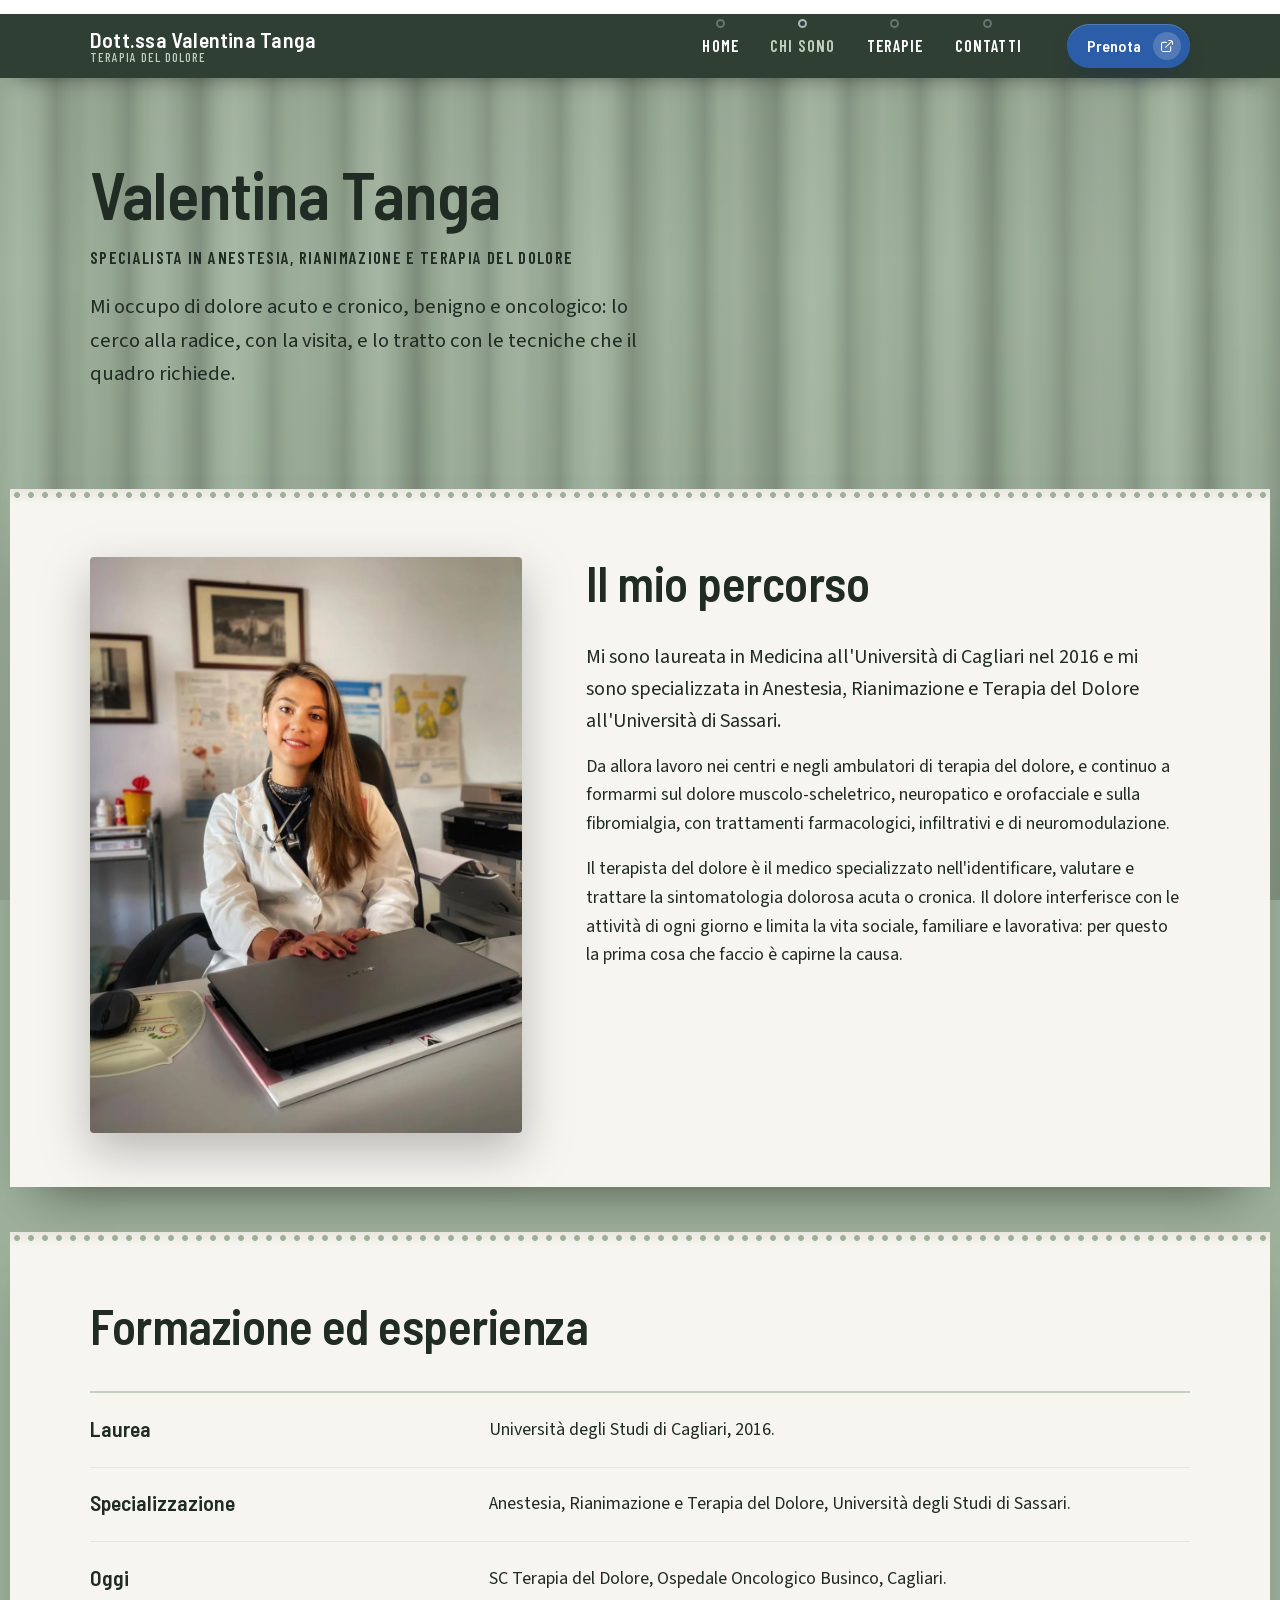
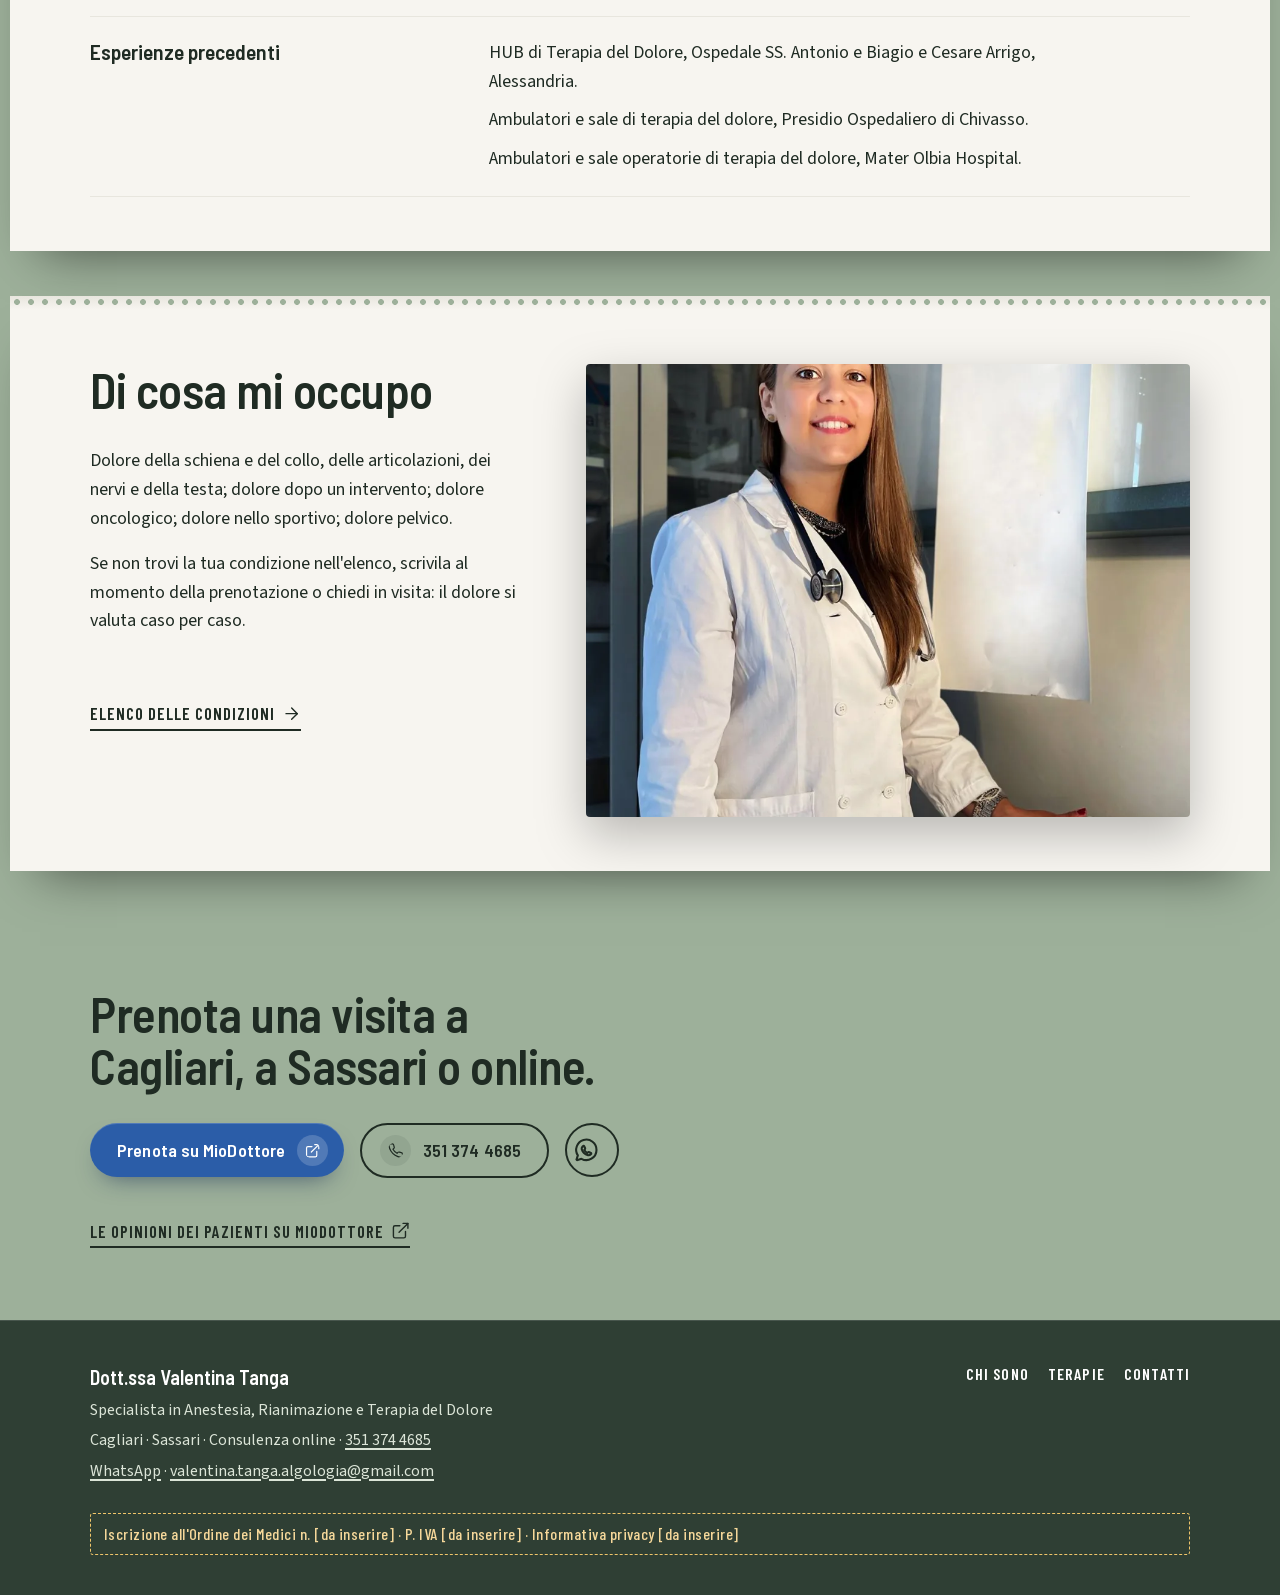
==== chi-sono.html @ 30f6e53b "Sito vetrina della Dott.ssa Valentina Tanga Home, Chi sono, Terapie e Dove e contatti in HTML e CSS " ====
<!doctype html>
<html lang="it">
<head>
  <meta charset="utf-8">
  <meta name="viewport" content="width=device-width, initial-scale=1">
  <title>Chi sono · Dott.ssa Valentina Tanga</title>
  <meta name="description" content="Dott.ssa Valentina Tanga, specialista in Anestesia, Rianimazione e Terapia del Dolore: formazione, esperienza ospedaliera e aree di competenza.">
  <meta name="theme-color" content="#2f3f34">
  <link rel="preload" href="fonts/barlow-semi-condensed-600.woff2" as="font" type="font/woff2" crossorigin>
  <link rel="preload" href="fonts/source-sans-3-400.woff2" as="font" type="font/woff2" crossorigin>
  <link rel="stylesheet" href="fonts/fonts.css?v=1">
  <link rel="stylesheet" href="styles.css?v=21">
</head>
<body>

<svg width="0" height="0" aria-hidden="true" focusable="false" style="position:absolute">
  <defs>
    <symbol id="i-phone" viewBox="0 0 24 24" fill="none" stroke="currentColor" stroke-width="1.75" stroke-linecap="round" stroke-linejoin="round"><path d="M22 16.9v3a2 2 0 0 1-2.2 2 19.8 19.8 0 0 1-8.6-3.1 19.5 19.5 0 0 1-6-6A19.8 19.8 0 0 1 2.1 4.2 2 2 0 0 1 4.1 2h3a2 2 0 0 1 2 1.7c.1 1 .4 1.9.7 2.8a2 2 0 0 1-.5 2.1L8 9.9a16 16 0 0 0 6 6l1.3-1.3a2 2 0 0 1 2.1-.5c.9.3 1.8.6 2.8.7a2 2 0 0 1 1.7 2z"/></symbol>
    <symbol id="i-pin" viewBox="0 0 24 24" fill="none" stroke="currentColor" stroke-width="1.75" stroke-linecap="round" stroke-linejoin="round"><path d="M21 10c0 7-9 13-9 13s-9-6-9-13a9 9 0 0 1 18 0z"/><circle cx="12" cy="10" r="3"/></symbol>
    <symbol id="i-video" viewBox="0 0 24 24" fill="none" stroke="currentColor" stroke-width="1.75" stroke-linecap="round" stroke-linejoin="round"><path d="M23 7l-7 5 7 5V7z"/><rect x="1" y="5" width="15" height="14" rx="2"/></symbol>
    <symbol id="i-ext" viewBox="0 0 24 24" fill="none" stroke="currentColor" stroke-width="1.75" stroke-linecap="round" stroke-linejoin="round"><path d="M18 13v6a2 2 0 0 1-2 2H5a2 2 0 0 1-2-2V8a2 2 0 0 1 2-2h6"/><path d="M15 3h6v6"/><path d="M10 14 21 3"/></symbol>
    <symbol id="i-arrow" viewBox="0 0 24 24" fill="none" stroke="currentColor" stroke-width="1.75" stroke-linecap="round" stroke-linejoin="round"><path d="M5 12h14"/><path d="m12 5 7 7-7 7"/></symbol>
    <symbol id="i-whatsapp" viewBox="0 0 24 24" fill="none" stroke="currentColor" stroke-width="1.75" stroke-linecap="round" stroke-linejoin="round"><path d="M20.5 11.7a8.5 8.5 0 0 1-12.6 7.4L3.5 20.5l1.4-4.3a8.5 8.5 0 1 1 15.6-4.5z"/><path d="M9.2 8.6c.3-.5.8-.4 1 0l.8 1.7c.1.3 0 .5-.2.7l-.5.6a5.6 5.6 0 0 0 2.5 2.5l.6-.5c.2-.2.5-.3.7-.2l1.7.8c.4.2.5.7 0 1-.7.7-1.5 1-2.4.8-2.6-.6-4.6-2.6-5.3-5.1-.1-.8.2-1.6.9-2.3z"/></symbol>
    <symbol id="i-chat" viewBox="0 0 24 24" fill="none" stroke="currentColor" stroke-width="1.75" stroke-linecap="round" stroke-linejoin="round"><path d="M21 11.5a8.4 8.4 0 0 1-12.5 7.3L3 20.5l1.7-5.3A8.4 8.4 0 1 1 21 11.5z"/></symbol>
    <symbol id="i-mail" viewBox="0 0 24 24" fill="none" stroke="currentColor" stroke-width="1.75" stroke-linecap="round" stroke-linejoin="round"><rect x="3" y="5" width="18" height="14" rx="2"/><path d="m3 7 9 6 9-6"/></symbol>
    <symbol id="i-check" viewBox="0 0 24 24" fill="none" stroke="currentColor" stroke-width="2" stroke-linecap="round" stroke-linejoin="round"><path d="M20 6 9 17l-5-5"/></symbol>
  </defs>
</svg>

<header class="rail">
  <div class="rail-inner">
    <a class="brand" href="index.html" aria-label="Dott.ssa Valentina Tanga, home">
      <span class="brand-name">Dott.ssa Valentina Tanga</span>
      <span class="brand-role">Terapia del dolore</span>
    </a>
    <nav class="nav" aria-label="Sezioni del sito">
      <a href="index.html">Home</a>
      <a href="chi-sono.html" aria-current="page">Chi sono</a>
      <a href="terapie.html">Terapie</a>
      <a href="contatti.html">Contatti</a>
    </nav>
    <a class="btn btn-primary btn-small" href="https://www.miodottore.it/profilo/valentina-tanga" rel="noopener">Prenota<span class="visually-hidden"> su MioDottore (si apre in una nuova pagina)</span><svg class="icon" aria-hidden="true"><use href="#i-ext"/></svg></a>
  </div>
</header>

<main>
  <section class="page-head" aria-labelledby="titolo">
    <div class="bay-inner">
      <h1 id="titolo">Valentina Tanga</h1>
      <p class="byline">Specialista in Anestesia, Rianimazione e Terapia del Dolore</p>
      <p class="lead">Mi occupo di dolore acuto e cronico, benigno e oncologico: lo cerco alla radice, con la visita, e lo tratto con le tecniche che il quadro richiede.</p>
    </div>
  </section>

  <section class="sheet" aria-labelledby="percorso">
    <div class="bay-inner two-col">
      <figure class="portrait">
        <img src="images/valentina-studio.webp" width="1000" height="1334" alt="La dottoressa Valentina Tanga seduta alla scrivania del suo studio, in camice bianco con lo stetoscopio al collo" fetchpriority="high">
      </figure>
      <div class="stack">
        <h2 id="percorso">Il mio percorso</h2>
        <div class="prose">
          <p class="lead">Mi sono laureata in Medicina all'Università di Cagliari nel 2016 e mi sono specializzata in Anestesia, Rianimazione e Terapia del Dolore all'Università di Sassari.</p>
          <p>Da allora lavoro nei centri e negli ambulatori di terapia del dolore, e continuo a formarmi sul dolore muscolo-scheletrico, neuropatico e orofacciale e sulla fibromialgia, con trattamenti farmacologici, infiltrativi e di neuromodulazione.</p>
          <p>Il terapista del dolore è il medico specializzato nell'identificare, valutare e trattare la sintomatologia dolorosa acuta o cronica. Il dolore interferisce con le attività di ogni giorno e limita la vita sociale, familiare e lavorativa: per questo la prima cosa che faccio è capirne la causa.</p>
        </div>
      </div>
    </div>
  </section>

  <section class="sheet" aria-labelledby="esperienza">
    <div class="bay-inner">
      <h2 id="esperienza">Formazione ed esperienza</h2>
      <dl class="rows">
        <div><dt>Laurea</dt><dd>Università degli Studi di Cagliari, 2016.</dd></div>
        <div><dt>Specializzazione</dt><dd>Anestesia, Rianimazione e Terapia del Dolore, Università degli Studi di Sassari.</dd></div>
        <div><dt>Oggi</dt><dd>SC Terapia del Dolore, Ospedale Oncologico Businco, Cagliari.</dd></div>
        <div><dt>Esperienze precedenti</dt><dd>
          <p>HUB di Terapia del Dolore, Ospedale SS. Antonio e Biagio e Cesare Arrigo, Alessandria.</p>
          <p>Ambulatori e sale di terapia del dolore, Presidio Ospedaliero di Chivasso.</p>
          <p>Ambulatori e sale operatorie di terapia del dolore, Mater Olbia Hospital.</p>
        </dd></div>
      </dl>
    </div>
  </section>

  <section class="sheet" aria-labelledby="aree">
    <div class="bay-inner two-col">
      <div class="stack">
        <h2 id="aree">Di cosa mi occupo</h2>
        <div class="prose">
          <p>Dolore della schiena e del collo, delle articolazioni, dei nervi e della testa; dolore dopo un intervento; dolore oncologico; dolore nello sportivo; dolore pelvico.</p>
          <p>Se non trovi la tua condizione nell'elenco, scrivila al momento della prenotazione o chiedi in visita: il dolore si valuta caso per caso.</p>
        </div>
        <div class="actions"><a class="text-link" href="terapie.html#condizioni">Elenco delle condizioni<svg class="icon" aria-hidden="true"><use href="#i-arrow"/></svg></a></div>
      </div>
      <figure class="portrait crop">
        <img src="images/valentina-lettino.webp" width="1000" height="1335" alt="La dottoressa Valentina Tanga in piedi accanto al lettino da visita, in camice bianco" loading="lazy">
      </figure>
    </div>
  </section>

  <section class="bay bay-on-green close-bay" aria-labelledby="prenota">
    <div class="bay-inner">
      <h2 id="prenota">Prenota una visita a Cagliari, a Sassari o online.</h2>
      <div class="actions">
        <a class="btn btn-primary" href="https://www.miodottore.it/profilo/valentina-tanga" rel="noopener">Prenota su MioDottore<span class="visually-hidden"> (si apre in una nuova pagina)</span><svg class="icon" aria-hidden="true"><use href="#i-ext"/></svg></a>
        <a class="btn btn-ghost" href="tel:+393513744685"><svg class="icon" aria-hidden="true"><use href="#i-phone"/></svg>351 374 4685</a><a class="btn btn-ghost btn-icon" href="https://wa.me/393513744685" rel="noopener" aria-label="Scrivi su WhatsApp (si apre in una nuova pagina)"><svg class="icon" aria-hidden="true"><use href="#i-whatsapp"/></svg></a>
      </div>
      <p class="reviews"><a class="text-link" href="https://www.miodottore.it/profilo/valentina-tanga#opinioni" rel="noopener">Le opinioni dei pazienti su MioDottore<svg class="icon" aria-hidden="true"><use href="#i-ext"/></svg></a></p>
    </div>
  </section>
</main>

<footer class="foot">
  <div class="bay-inner">
    <div>
      <div class="foot-name">Dott.ssa Valentina Tanga</div>
      <p>Specialista in Anestesia, Rianimazione e Terapia del Dolore</p>
      <p>Cagliari · Sassari · Consulenza online · <a href="tel:+393513744685">351 374 4685</a></p>
      <p><a href="https://wa.me/393513744685" rel="noopener">WhatsApp</a> · <a href="mailto:valentina.tanga.algologia@gmail.com">valentina.tanga.algologia@gmail.com</a></p>
    </div>
    <nav class="foot-nav" aria-label="Sezioni del sito, piè di pagina">
      <a href="chi-sono.html">Chi sono</a>
      <a href="terapie.html">Terapie</a>
      <a href="contatti.html">Contatti</a>
    </nav>
    <p class="pending">Iscrizione all'Ordine dei Medici n. [da inserire] · P. IVA [da inserire] · Informativa privacy [da inserire]</p>
  </div>
</footer>

<div class="action-bar" aria-label="Azioni rapide">
  <a class="btn btn-ghost" href="tel:+393513744685"><svg class="icon" aria-hidden="true"><use href="#i-phone"/></svg>351 374 4685</a>
  <a class="btn btn-ghost btn-icon" href="https://wa.me/393513744685" rel="noopener" aria-label="Scrivi su WhatsApp (si apre in una nuova pagina)"><svg class="icon" aria-hidden="true"><use href="#i-whatsapp"/></svg></a>
  <a class="btn btn-primary" href="https://www.miodottore.it/profilo/valentina-tanga" rel="noopener">Prenota<svg class="icon" aria-hidden="true"><use href="#i-ext"/></svg></a>
</div>

</body>
</html>
---- fonts/fonts.css ----
@font-face{font-family:'Barlow Condensed';font-style:normal;font-weight:500;font-display:swap;src:url('barlow-condensed-500.woff2') format('woff2');unicode-range:U+0000-00FF,U+0131,U+0152-0153,U+02BB-02BC,U+02C6,U+02DA,U+02DC,U+0304,U+0308,U+0329,U+2000-206F,U+20AC,U+2122,U+2191,U+2193,U+2212,U+2215,U+FEFF,U+FFFD;}
@font-face{font-family:'Barlow Condensed';font-style:normal;font-weight:600;font-display:swap;src:url('barlow-condensed-600.woff2') format('woff2');unicode-range:U+0000-00FF,U+0131,U+0152-0153,U+02BB-02BC,U+02C6,U+02DA,U+02DC,U+0304,U+0308,U+0329,U+2000-206F,U+20AC,U+2122,U+2191,U+2193,U+2212,U+2215,U+FEFF,U+FFFD;}
@font-face{font-family:'Barlow Semi Condensed';font-style:normal;font-weight:500;font-display:swap;src:url('barlow-semi-condensed-500.woff2') format('woff2');unicode-range:U+0000-00FF,U+0131,U+0152-0153,U+02BB-02BC,U+02C6,U+02DA,U+02DC,U+0304,U+0308,U+0329,U+2000-206F,U+20AC,U+2122,U+2191,U+2193,U+2212,U+2215,U+FEFF,U+FFFD;}
@font-face{font-family:'Barlow Semi Condensed';font-style:normal;font-weight:600;font-display:swap;src:url('barlow-semi-condensed-600.woff2') format('woff2');unicode-range:U+0000-00FF,U+0131,U+0152-0153,U+02BB-02BC,U+02C6,U+02DA,U+02DC,U+0304,U+0308,U+0329,U+2000-206F,U+20AC,U+2122,U+2191,U+2193,U+2212,U+2215,U+FEFF,U+FFFD;}
@font-face{font-family:'Source Sans 3';font-style:italic;font-weight:400;font-display:swap;src:url('source-sans-3-400-italic.woff2') format('woff2');unicode-range:U+0000-00FF,U+0131,U+0152-0153,U+02BB-02BC,U+02C6,U+02DA,U+02DC,U+0304,U+0308,U+0329,U+2000-206F,U+20AC,U+2122,U+2191,U+2193,U+2212,U+2215,U+FEFF,U+FFFD;}
@font-face{font-family:'Source Sans 3';font-style:normal;font-weight:400;font-display:swap;src:url('source-sans-3-400.woff2') format('woff2');unicode-range:U+0000-00FF,U+0131,U+0152-0153,U+02BB-02BC,U+02C6,U+02DA,U+02DC,U+0304,U+0308,U+0329,U+2000-206F,U+20AC,U+2122,U+2191,U+2193,U+2212,U+2215,U+FEFF,U+FFFD;}
@font-face{font-family:'Source Sans 3';font-style:normal;font-weight:600;font-display:swap;src:url('source-sans-3-600.woff2') format('woff2');unicode-range:U+0000-00FF,U+0131,U+0152-0153,U+02BB-02BC,U+02C6,U+02DA,U+02DC,U+0304,U+0308,U+0329,U+2000-206F,U+20AC,U+2122,U+2191,U+2193,U+2212,U+2215,U+FEFF,U+FFFD;}
---- styles.css ----
/* Dott.ssa Valentina Tanga — homepage styles */

:root {
  --green-900: #2f3f34;
  --green-800: #3e5244;
  --green-700: #9db09a;
  --green-600: #7f9480;
  --green-500: #5c7360;
  --green-300: #c3d0bf;
  --green-200: #dce5d8;
  --paper: #f7f5f0;
  --paper-2: #e8e6de;
  --ink: #1f2b23;
  --ink-2: #4a5a4e;
  --blue: #2b5da8;
  --blue-700: #234c8a;
  --steel-light: #dfe3e6;
  --steel: #aeb6bb;
  --steel-dark: #6e7a80;
  --white: #ffffff;
  --on-green-2: #1f2b23;

  --font-sign: 'Barlow Condensed', 'Arial Narrow', sans-serif;
  --font-head: 'Barlow Semi Condensed', 'Arial Narrow', sans-serif;
  --font-body: 'Source Sans 3', 'Segoe UI', 'Helvetica Neue', sans-serif;

  --rail-h: 64px;
  --col: 1180px;
  --gutter: clamp(1rem, 4vw, 2.5rem);
  --pleat: 72px;

  --ease-out: cubic-bezier(0.16, 1, 0.3, 1);
}

*, *::before, *::after { box-sizing: border-box; }

html {
  scroll-behavior: smooth;
  -webkit-text-size-adjust: 100%;
  scrollbar-color: var(--steel) var(--green-900);
}

body {
  margin: 0;
  font-family: var(--font-body);
  font-size: 1.125rem;
  line-height: 1.6;
  color: var(--ink);
  background-color: var(--green-700);
  background-image:
    repeating-linear-gradient(
      90deg,
      rgba(255, 255, 255, 0) 0,
      rgba(255, 255, 255, 0.085) calc(var(--pleat) * 0.25),
      rgba(255, 255, 255, 0) calc(var(--pleat) * 0.5),
      rgba(0, 0, 0, 0) calc(var(--pleat) * 0.5),
      rgba(0, 0, 0, 0.13) calc(var(--pleat) * 0.78),
      rgba(0, 0, 0, 0) var(--pleat)
    ),
    repeating-linear-gradient(
      90deg,
      rgba(255, 255, 255, 0) 0,
      rgba(255, 255, 255, 0.045) 41px,
      rgba(0, 0, 0, 0.055) 80px,
      rgba(0, 0, 0, 0) 113px
    ),
    repeating-linear-gradient(
      91.5deg,
      rgba(0, 0, 0, 0) 0,
      rgba(0, 0, 0, 0.04) 150px,
      rgba(255, 255, 255, 0.03) 230px,
      rgba(0, 0, 0, 0) 301px
    ),
    linear-gradient(180deg, rgba(0, 0, 0, 0.06), rgba(0, 0, 0, 0) 30%, rgba(0, 0, 0, 0.08));
  background-attachment: fixed;
  overflow-x: clip;
}

::selection { background: var(--green-300); color: var(--ink); }

:focus-visible {
  outline: 3px solid var(--blue);
  outline-offset: 3px;
  border-radius: 2px;
}
.rail :focus-visible, .action-bar :focus-visible, .foot :focus-visible { outline-color: var(--white); }

a { color: inherit; text-decoration-thickness: 2px; text-underline-offset: 0.18em; }
img { display: block; max-width: 100%; height: auto; }
h1, h2, h3, p, ul, ol, dl, figure { margin: 0; }
ul, ol { padding: 0; }
.icon { width: 1.15em; height: 1.15em; flex: none; }

.visually-hidden {
  position: absolute !important;
  width: 1px; height: 1px; padding: 0; margin: -1px;
  overflow: hidden; clip: rect(0 0 0 0); white-space: nowrap; border: 0;
}

/* ---------- Rail (header) ---------- */

.rail {
  position: sticky;
  top: 0;
  z-index: 30;
  background: var(--green-900);
  border-top: 14px solid;
  border-image: linear-gradient(180deg, #ffffff 0, #ffffff 1px, var(--steel-light) 1px, var(--steel) 55%, var(--steel-dark) 92%, #3f484d) 1;
  box-shadow: 0 10px 24px -14px rgba(0, 0, 0, 0.6);
}
.rail-inner {
  max-width: var(--col);
  margin: 0 auto;
  padding: 0 var(--gutter);
  min-height: var(--rail-h);
  display: flex;
  align-items: center;
  gap: 1.5rem;
}
.brand {
  display: flex;
  flex-direction: column;
  text-decoration: none;
  line-height: 1.05;
  padding: 0.5rem 0;
}
.brand-name {
  font-family: var(--font-head);
  font-weight: 600;
  font-size: 1.35rem;
  letter-spacing: 0.01em;
  white-space: nowrap;
  color: var(--white);
}
.brand-role {
  font-family: var(--font-sign);
  font-weight: 500;
  font-size: 0.8rem;
  letter-spacing: 0.08em;
  text-transform: uppercase;
  color: var(--green-300);
}
.nav {
  margin-left: auto;
  display: flex;
  align-items: center;
  gap: 0.25rem;
}
.nav a {
  position: relative;
  display: inline-flex;
  align-items: center;
  min-height: 44px;
  padding: 0 0.85rem;
  font-family: var(--font-sign);
  font-weight: 600;
  font-size: 1.02rem;
  letter-spacing: 0.07em;
  text-transform: uppercase;
  text-decoration: none;
  white-space: nowrap;
  color: var(--white);
}
.nav a::before {
  /* the ring that hangs the link from the rail */
  content: "";
  position: absolute;
  top: -5px;
  left: 50%;
  width: 9px;
  height: 9px;
  margin-left: -5px;
  border: 2px solid var(--steel);
  border-radius: 50%;
  opacity: 0.45;
  transition: opacity 0.25s var(--ease-out), transform 0.25s var(--ease-out);
}
.nav a:hover::before, .nav a[aria-current="page"]::before { opacity: 1; }
.nav a:hover { color: var(--green-200); }
.nav a[aria-current="page"] { color: var(--green-300); }
.rail .btn { margin-left: 0.5rem; }

/* ---------- Buttons ---------- */

.btn {
  display: inline-flex;
  align-items: center;
  gap: 0.75rem;
  min-height: 54px;
  padding: 0.6rem 1.6rem 0.6rem 1.7rem;
  border-radius: 999px;
  font-family: var(--font-head);
  font-weight: 600;
  font-size: 1.12rem;
  letter-spacing: 0.005em;
  text-decoration: none;
  white-space: nowrap;
  transition: transform 0.25s var(--ease-out), background-color 0.2s, color 0.2s, border-color 0.2s, box-shadow 0.25s var(--ease-out);
}
.btn .icon {
  width: 1.75em;
  height: 1.75em;
  padding: 0.42em;
  border-radius: 50%;
  margin-right: -0.55em;
}
.btn .icon:first-child { margin-right: 0; margin-left: -0.55em; }
.btn-primary {
  background: var(--blue);
  color: var(--white);
  box-shadow: 0 12px 24px -12px rgba(23, 44, 84, 0.65), inset 0 1px 0 rgba(255, 255, 255, 0.18);
}
.btn-primary .icon { background: rgba(255, 255, 255, 0.18); }
.btn-primary:hover { background: var(--blue-700); transform: translateY(-1px); box-shadow: 0 16px 28px -12px rgba(23, 44, 84, 0.7), inset 0 1px 0 rgba(255, 255, 255, 0.18); }
.btn-primary:active { transform: translateY(0); }
.btn-ghost {
  color: var(--ink);
  border: 2px solid currentColor;
}
.btn-ghost .icon { background: rgba(31, 43, 35, 0.08); }
.btn-ghost:hover { background: var(--ink); color: var(--paper); border-color: var(--ink); }
.btn-ghost:hover .icon { background: rgba(255, 255, 255, 0.15); }
.btn-small { min-height: 44px; font-size: 1rem; padding: 0.35rem 1.1rem 0.35rem 1.2rem; }

.text-link {
  display: inline-flex;
  align-items: center;
  gap: 0.4rem;
  font-family: var(--font-sign);
  font-weight: 600;
  font-size: 1.05rem;
  letter-spacing: 0.06em;
  text-transform: uppercase;
  text-decoration: none;
  border-bottom: 2px solid currentColor;
  padding-bottom: 0.1rem;
}
.text-link:hover { gap: 0.7rem; }
.text-link .icon { transition: transform 0.25s var(--ease-out); }
.text-link:hover .icon { transform: translateX(3px); }

/* ---------- Hero ---------- */

.hero {
  position: relative;
  overflow: hidden;
  min-height: min(calc(100svh - var(--rail-h) - 9px), 880px);
  display: flex;
  align-items: center;
}
.hero-inner {
  position: relative;
  z-index: 2;
  width: 100%;
  max-width: var(--col);
  margin: 0 auto;
  padding: clamp(2rem, 6vh, 4.5rem) var(--gutter) clamp(2rem, 6vh, 4rem);
  display: grid;
  grid-template-columns: minmax(0, 12fr) minmax(0, 8fr);
  gap: clamp(1.5rem, 5vw, 5rem);
  align-items: end;
}
.hero-copy { display: flex; flex-direction: column; gap: 1.5rem; padding-bottom: 1rem; }
.hook {
  font-family: var(--font-head);
  font-weight: 600;
  font-size: clamp(2.5rem, 1.6rem + 3.5vw, 4.25rem);
  line-height: 1.02;
  letter-spacing: -0.012em;
  text-wrap: balance;
  max-width: 24ch;
}
.hook em { font-style: normal; color: var(--green-800); }
.hero-lead {
  max-width: 50ch;
  font-size: 1.2rem;
  color: var(--on-green-2);
}
.hero-actions { display: flex; flex-wrap: wrap; gap: 0.8rem 1rem; }
.hero-places {
  font-family: var(--font-sign);
  font-weight: 500;
  font-size: 1rem;
  letter-spacing: 0.08em;
  text-transform: uppercase;
  color: var(--ink);
}

.hero-photo {
  position: relative;
  margin: 0;
  align-self: end;
  filter: drop-shadow(0 24px 30px rgba(0, 0, 0, 0.35));
}
.hero-photo img {
  width: 100%;
  aspect-ratio: 3 / 3.6;
  object-fit: cover;
  object-position: 55% 30%;
  border-radius: 4px;
}
/* The two curtain halves that part on load */
.curtain {
  position: absolute;
  top: 0;
  bottom: 0;
  width: 50%;
  z-index: 3;
  --p: 34px;
  background-color: var(--green-600);
  background-image:
    repeating-linear-gradient(
      90deg,
      rgba(255, 255, 255, 0) 0,
      rgba(255, 255, 255, 0.13) calc(var(--p) * 0.28),
      rgba(255, 255, 255, 0) calc(var(--p) * 0.5),
      rgba(0, 0, 0, 0.0) calc(var(--p) * 0.5),
      rgba(0, 0, 0, 0.28) calc(var(--p) * 0.8),
      rgba(0, 0, 0, 0) var(--p)
    ),
    repeating-linear-gradient(
      90deg,
      rgba(255, 255, 255, 0) 0,
      rgba(255, 255, 255, 0.05) 21px,
      rgba(0, 0, 0, 0.07) 38px,
      rgba(0, 0, 0, 0) 53px
    );
  -webkit-mask-image: linear-gradient(180deg, #000 80%, transparent);
  mask-image: linear-gradient(180deg, #000 80%, transparent);
  animation: curtain-open 1.5s var(--ease-out) 0.35s both;
}
.curtain-left { left: 0; --to: -92%; box-shadow: 14px 0 40px -10px rgba(0, 0, 0, 0.55); }
.curtain-right { right: 0; --to: 92%; box-shadow: -14px 0 40px -10px rgba(0, 0, 0, 0.55); }
.curtain-left::after, .curtain-right::after {
  /* gathered inner edge */
  content: "";
  position: absolute;
  top: 0; bottom: 0;
  width: 26px;
  background: linear-gradient(90deg, rgba(0, 0, 0, 0.0), rgba(0, 0, 0, 0.35));
}
.curtain-left::after { right: 0; }
.curtain-right::after { left: 0; transform: scaleX(-1); }

@keyframes curtain-open {
  from { transform: translateX(0); }
  to { transform: translateX(var(--to)); }
}
.hero-inner { animation: hero-in 1s var(--ease-out) 1s both; }
@keyframes hero-in {
  from { opacity: 0; transform: translateY(14px); }
  to { opacity: 1; transform: none; }
}

/* ---------- Bays ---------- */

.bay {
  padding: clamp(3rem, 8vh, 6rem) 0;
}
.bay-inner {
  max-width: var(--col);
  margin: 0 auto;
  padding: 0 var(--gutter);
}

/* Paper sheets: the bed's paper roll, torn at the perforation */
.sheet {
  max-width: calc(var(--col) + 2 * var(--gutter));
  margin: clamp(2rem, 5vh, 3.5rem) auto;
  background: var(--paper);
  color: var(--ink);
  position: relative;
  box-shadow: 0 30px 50px -30px rgba(0, 0, 0, 0.55), 0 2px 0 rgba(255, 255, 255, 0.25) inset;
}
.sheet::before {
  content: "";
  display: block;
  height: 14px;
  background:
    radial-gradient(circle at 7px 6px, var(--green-700) 2.6px, transparent 3.2px) 0 0 / 14px 14px repeat-x,
    linear-gradient(180deg, var(--paper-2), var(--paper));
}
.sheet .bay-inner { padding-top: clamp(2.5rem, 6vh, 4.5rem); padding-bottom: clamp(2.5rem, 6vh, 4.5rem); }

/* A paper slip laid on the curtain inside a green bay */
.slip {
  --slip-pad: clamp(1.25rem, 3vw, 2.5rem);
  margin-top: 2.5rem;
  background: var(--paper);
  color: var(--ink);
  padding: 0 var(--slip-pad) var(--slip-pad);
  box-shadow: 0 30px 50px -30px rgba(0, 0, 0, 0.55);
}
.slip::before {
  content: "";
  display: block;
  height: 14px;
  margin: 0 calc(-1 * var(--slip-pad));
  background:
    radial-gradient(circle at 7px 6px, var(--green-700) 2.6px, transparent 3.2px) 0 0 / 14px 14px repeat-x,
    linear-gradient(180deg, var(--paper-2), var(--paper));
}
.slip .slip-intro { max-width: 66ch; color: var(--ink); padding-top: 1.75rem; }
.slip .techniques { margin-top: 2rem; }
.slip .techniques > div { border-top-color: var(--green-300); }
.slip .techniques dt { color: var(--ink); }
.slip .techniques dd { color: var(--ink); }
.slip .note { border-color: var(--green-300); color: var(--ink); }

h2 {
  font-family: var(--font-head);
  font-weight: 600;
  font-size: clamp(2rem, 1.3rem + 2.2vw, 3.1rem);
  line-height: 1.05;
  letter-spacing: -0.01em;
  text-wrap: balance;
  max-width: 22ch;
}
.sheet h2 { color: var(--ink); }
h3 {
  font-family: var(--font-sign);
  font-weight: 600;
  font-size: 1.05rem;
  letter-spacing: 0.08em;
  text-transform: uppercase;
  color: var(--ink-2);
}
.prose { max-width: 66ch; }
.prose p + p { margin-top: 1rem; }
.bay-on-green .prose { color: var(--on-green-2); }
.bay-on-green h3 { color: var(--green-800); }
.sheet .prose { color: var(--ink); }
.sheet .prose p { color: var(--ink); }
.lead { font-size: 1.25rem; }

.two-col {
  display: grid;
  grid-template-columns: minmax(0, 5fr) minmax(0, 7fr);
  gap: clamp(2rem, 5vw, 5rem);
  align-items: start;
}
.two-col > h2 { margin-top: 0; }
.stack { display: flex; flex-direction: column; gap: 1.5rem; }
.stack > h2 + * { margin-top: 0.5rem; }

/* Epigraph: the Pavese line as its own quiet band on the curtain */
.epigraph { padding: clamp(2.5rem, 7vh, 5rem) var(--gutter); }
.quote {
  max-width: 40rem;
  margin: 0 auto;
  text-align: center;
}
.quote p {
  font-family: var(--font-head);
  font-weight: 500;
  font-size: clamp(1.7rem, 1.2rem + 1.8vw, 2.7rem);
  line-height: 1.12;
  color: var(--ink);
  text-wrap: balance;
}
.quote footer {
  margin-top: 1.1rem;
  font-family: var(--font-sign);
  font-weight: 600;
  font-size: 1rem;
  letter-spacing: 0.1em;
  text-transform: uppercase;
  color: var(--ink);
}
.quote footer::before {
  content: "";
  display: block;
  width: 3rem;
  height: 2px;
  margin: 0 auto 0.9rem;
  background: var(--ink);
}

/* Conditions */
.conditions {
  margin-top: 2.5rem;
  display: grid;
  grid-template-columns: repeat(3, minmax(0, 1fr));
  gap: 2.5rem 3rem;
}
.condition-group { border-top: 2px solid var(--green-300); padding-top: 1rem; }
.condition-group ul { list-style: none; margin-top: 0.6rem; }
.condition-group li { padding: 0.28rem 0; font-size: 1.15rem; color: var(--ink); }
.conditions-foot { margin-top: 2.5rem; display: flex; flex-wrap: wrap; gap: 1rem 2rem; align-items: center; }

/* Stages */
.stages {
  margin-top: 2.5rem;
  list-style: none;
  counter-reset: stage;
  display: grid;
  grid-template-columns: repeat(3, minmax(0, 1fr));
  gap: 2.5rem 3rem;
}
.stages li { counter-increment: stage; display: flex; flex-direction: column; gap: 0.6rem; }
.stages li::before {
  content: counter(stage);
  font-family: var(--font-sign);
  font-weight: 600;
  font-size: 3.4rem;
  line-height: 0.9;
  color: var(--green-500);
  letter-spacing: -0.02em;
}
.stages h3 { color: var(--ink); font-size: 1.2rem; letter-spacing: 0.05em; }
.stages p { color: var(--ink); }

/* Techniques (ozone) */
.techniques {
  margin-top: 2.5rem;
  display: grid;
  grid-template-columns: repeat(3, minmax(0, 1fr));
  gap: 2rem 3rem;
}
.techniques > div { border-top: 2px solid rgba(31, 43, 35, 0.3); padding-top: 1rem; }
.techniques dt {
  font-family: var(--font-sign);
  font-weight: 600;
  font-size: 1.1rem;
  letter-spacing: 0.07em;
  text-transform: uppercase;
  color: var(--ink);
}
.techniques dd { margin: 0.5rem 0 0; color: var(--on-green-2); }
.note {
  margin-top: 2rem;
  max-width: 66ch;
  padding: 1rem 1.25rem;
  border: 1px solid rgba(31, 43, 35, 0.35);
  border-radius: 4px;
  color: var(--ink);
}
.actions { margin-top: 2.5rem; display: flex; flex-wrap: wrap; gap: 0.8rem 1rem; align-items: center; }

/* Chi sono */
.portrait { margin: 0; filter: drop-shadow(0 18px 24px rgba(0, 0, 0, 0.25)); }
.portrait img { border-radius: 4px; aspect-ratio: 3 / 4; object-fit: cover; }
.byline {
  font-family: var(--font-sign);
  font-weight: 600;
  font-size: 1.05rem;
  letter-spacing: 0.08em;
  text-transform: uppercase;
  color: var(--green-500);
  margin-top: 0.75rem;
}
.experience { list-style: none; margin-top: 1.5rem; border-top: 2px solid var(--green-300); }
.experience li {
  display: grid;
  grid-template-columns: minmax(0, 1fr) auto;
  gap: 0.5rem 1.5rem;
  padding: 0.8rem 0;
  border-bottom: 1px solid var(--paper-2);
  color: var(--ink);
}
.experience small {
  font-family: var(--font-sign);
  font-weight: 600;
  font-size: 0.9rem;
  letter-spacing: 0.08em;
  text-transform: uppercase;
  color: var(--ink-2);
  align-self: center;
}

/* Plaques (locations) */
.plaques {
  margin-top: 2.5rem;
  display: grid;
  grid-template-columns: repeat(4, minmax(0, 1fr));
  gap: 2.5rem 2rem;
}
.plaque {
  display: flex;
  flex-direction: column;
}
/* The door plate: brushed steel, like the rail, with two screws */
.plaque h3 {
  position: relative;
  background: linear-gradient(180deg, #ffffff 0, #ffffff 1px, var(--steel-light) 1px, var(--steel) 90%, var(--steel-dark) 100%);
  color: var(--ink);
  font-size: 1.05rem;
  letter-spacing: 0.08em;
  line-height: 1.2;
  min-height: 4.4rem;
  display: flex;
  align-items: flex-end;
  padding: 0.9rem 1.5rem 0.85rem;
  border-radius: 3px;
  box-shadow: 0 8px 16px -9px rgba(0, 0, 0, 0.55), inset 0 -1px 0 rgba(255, 255, 255, 0.35);
  text-shadow: 0 1px 0 rgba(255, 255, 255, 0.45);
}
.plaque h3::before, .plaque h3::after {
  content: "";
  position: absolute;
  top: 50%;
  width: 6px;
  height: 6px;
  margin-top: -3px;
  border-radius: 50%;
  background: radial-gradient(circle at 35% 35%, #ffffff, var(--steel-dark) 75%);
  box-shadow: 0 0 0 1px rgba(0, 0, 0, 0.3), 0 1px 1px rgba(0, 0, 0, 0.3);
}
.plaque h3::before { left: 0.55rem; }
.plaque h3::after { right: 0.55rem; }
.plaque-body { margin-top: 0.9rem; display: flex; flex-direction: column; flex: 1; color: var(--ink); }
.plaque-body > * { padding: 0.55rem 0; border-bottom: 1px solid var(--paper-2); }
.plaque-body > p { margin: 0; }
.plaque address { font-style: normal; line-height: 1.45; }
.plaque-city { color: var(--ink-2); }
.plaque .text-link, .plaque .link { font-size: 0.98rem; }
.link { display: inline-flex; align-items: center; gap: 0.45rem; color: var(--blue); font-weight: 600; text-decoration: none; }
.link:hover { text-decoration: underline; }
.plaque-body > :last-child { border-bottom: 0; }

/* Prima visita */
.checklist { list-style: none; margin-top: 1.5rem; display: flex; flex-direction: column; gap: 0.75rem; }
.checklist li { display: flex; gap: 0.8rem; align-items: flex-start; color: var(--ink); font-size: 1.15rem; }
.checklist .icon { color: var(--green-500); margin-top: 0.3em; }

/* Close */
.close-bay { text-align: left; }
.close-bay h2 { color: var(--ink); }
.close-bay .actions { margin-top: 2rem; }
.reviews { margin-top: 2.5rem; color: var(--on-green-2); }

/* Footer */
.foot {
  background: var(--green-900);
  color: var(--green-200);
  border-top: 1px solid rgba(255, 255, 255, 0.12);
  font-size: 1rem;
}
.foot .bay-inner {
  padding-top: 2.5rem;
  padding-bottom: 2.5rem;
  display: grid;
  grid-template-columns: minmax(0, 1fr) auto;
  gap: 1.5rem 3rem;
  align-items: start;
}
.foot-name { color: var(--white); font-family: var(--font-head); font-weight: 600; font-size: 1.25rem; }
.foot p { margin-top: 0.3rem; }
.foot-nav { display: flex; flex-wrap: wrap; gap: 0.3rem 1.2rem; }
.foot-nav a { font-family: var(--font-sign); font-weight: 600; letter-spacing: 0.07em; text-transform: uppercase; text-decoration: none; color: var(--white); }
.foot-nav a:hover { color: var(--green-300); }
.pending {
  grid-column: 1 / -1;
  display: inline-block;
  margin-top: 0.5rem;
  padding: 0.45rem 0.8rem;
  border: 1px dashed #f0c56a;
  border-radius: 3px;
  color: #f6d89a;
  font-family: var(--font-sign);
  font-weight: 500;
  font-size: 1rem;
  letter-spacing: 0.03em;
}

/* Mobile action bar */
.action-bar {
  display: none;
}

/* ---------- Responsive ---------- */

@media (max-width: 1100px) {
  .conditions, .stages, .techniques { grid-template-columns: repeat(2, minmax(0, 1fr)); }
  .plaques { grid-template-columns: repeat(2, minmax(0, 1fr)); }
}

@media (max-width: 900px) {
  .rail-inner { flex-wrap: wrap; row-gap: 0; padding-bottom: 0.25rem; }
  .rail .btn { display: none; }
  .nav {
    order: 3;
    margin-left: 0;
    width: calc(100% + 2 * var(--gutter));
    margin-inline: calc(-1 * var(--gutter));
    padding-inline: calc(var(--gutter) - 0.85rem);
    flex-wrap: wrap;
    row-gap: 0;
  }
  .nav a { min-height: 40px; }
  .nav a::before { display: none; }

  .hero { min-height: 0; }
  .hero-inner { grid-template-columns: 1fr; align-items: start; padding-top: 2.5rem; }
  .hero-copy { order: 1; padding-bottom: 0; }
  .hero-photo { order: 2; max-width: 440px; }
  .hero-photo img { aspect-ratio: 4 / 4.2; }
  .curtain-left { --to: -100%; }
  .curtain-right { --to: 100%; }

  .two-col { grid-template-columns: 1fr; }
  .portrait { max-width: 360px; }

  .action-bar {
    position: fixed;
    left: 0; right: 0; bottom: 0;
    z-index: 40;
    display: grid;
    grid-template-columns: minmax(0, 1fr) auto minmax(0, 1fr);
    gap: 0.5rem;
    padding: 0.6rem var(--gutter) calc(0.6rem + env(safe-area-inset-bottom));
    background: var(--green-900);
    border-top: 6px solid;
    border-image: linear-gradient(180deg, var(--steel-light), var(--steel) 45%, var(--steel-dark)) 1;
    box-shadow: 0 -10px 24px -14px rgba(0, 0, 0, 0.6);
  }
  .action-bar .btn { justify-content: center; width: 100%; min-height: 50px; padding-inline: 0.6rem; }
  .action-bar .btn-ghost { color: var(--white); border-color: rgba(255, 255, 255, 0.85); }
  .action-bar .btn-ghost:hover { color: var(--green-900); background: var(--white); }
  body { padding-bottom: 86px; }
}

@media (max-width: 600px) {
  .conditions, .stages, .techniques, .plaques { grid-template-columns: 1fr; }
  .quote { padding-inline: 1.25rem; }
  .btn { white-space: normal; text-align: center; }
  .hero-actions .btn { flex: 1 1 auto; justify-content: center; }
  .hero-actions .btn-icon { flex: none; }
  .foot .bay-inner { grid-template-columns: 1fr; }
  .experience li { grid-template-columns: 1fr; gap: 0.1rem; }
  .plaques { gap: 2rem; }
}

@media (prefers-reduced-motion: reduce) {
  html { scroll-behavior: auto; }
  .curtain { animation: none; transform: translateX(var(--to)); }
  .hero-inner { animation: none; }
  .btn, .text-link, .text-link .icon, .nav a::before { transition: none; }
}

/* ---------- Inner pages ---------- */

.page-head { padding: clamp(3rem, 9vh, 5.5rem) 0 clamp(2rem, 6vh, 3.5rem); }
.page-head h1 {
  font-family: var(--font-head);
  font-weight: 600;
  font-size: clamp(2.6rem, 1.8rem + 3vw, 4.25rem);
  line-height: 1.02;
  letter-spacing: -0.012em;
  text-wrap: balance;
  max-width: 16ch;
}
.page-head .lead { max-width: 58ch; margin-top: 1.25rem; font-size: 1.3rem; }
.page-head .byline { color: var(--ink); margin-top: 1rem; }

/* Definition rows: a treatment or a fact per row */
.rows { margin-top: 2.5rem; border-top: 2px solid var(--green-300); }
.rows > div {
  display: grid;
  grid-template-columns: minmax(0, 4fr) minmax(0, 8fr);
  gap: 0.5rem 3rem;
  padding: 1.4rem 0;
  border-bottom: 1px solid var(--paper-2);
}
.rows dt { font-family: var(--font-head); font-weight: 600; font-size: 1.35rem; line-height: 1.15; color: var(--ink); }
.rows dd { margin: 0; color: var(--ink); max-width: 66ch; }
.rows dd p + p { margin-top: 0.6rem; }

/* Facts list inside a location sheet */
.facts { list-style: none; margin-top: 1.5rem; display: flex; flex-direction: column; }
.facts li {
  display: grid;
  grid-template-columns: 9.5rem minmax(0, 1fr);
  gap: 0.3rem 1.5rem;
  padding: 0.7rem 0;
  border-bottom: 1px solid var(--paper-2);
  color: var(--ink);
}
.facts li:last-child { border-bottom: 0; }
.facts .k {
  font-family: var(--font-sign);
  font-weight: 600;
  font-size: 0.95rem;
  letter-spacing: 0.08em;
  text-transform: uppercase;
  color: var(--ink-2);
  padding-top: 0.2rem;
}
.location .plate { max-width: 28rem; }
.location-grid {
  display: grid;
  grid-template-columns: minmax(0, 5fr) minmax(0, 7fr);
  gap: clamp(2rem, 5vw, 5rem);
  align-items: start;
}
.location-grid .actions { margin-top: 1.5rem; }
.steps { list-style: none; counter-reset: step; margin-top: 2rem; display: grid; grid-template-columns: repeat(3, minmax(0, 1fr)); gap: 2rem 3rem; }
.steps li { counter-increment: step; display: flex; flex-direction: column; gap: 0.5rem; }
.steps li::before {
  content: counter(step);
  font-family: var(--font-sign);
  font-weight: 600;
  font-size: 3rem;
  line-height: 0.9;
  color: var(--green-800);
  letter-spacing: -0.02em;
}
.steps h3 { color: var(--ink); font-size: 1.15rem; letter-spacing: 0.05em; }
.phone-big {
  display: inline-flex;
  align-items: center;
  gap: 0.6rem;
  font-family: var(--font-head);
  font-weight: 600;
  font-size: clamp(2rem, 1.4rem + 2.4vw, 3.4rem);
  line-height: 1;
  letter-spacing: -0.01em;
  color: var(--ink);
  text-decoration: none;
}
.phone-big .icon { width: 0.8em; height: 0.8em; color: var(--blue); }
.phone-big:hover { color: var(--blue); }
.contact-grid { display: grid; grid-template-columns: repeat(2, minmax(0, 1fr)); gap: 2.5rem 3rem; margin-top: 2.5rem; }
.contact-grid > div { border-top: 2px solid var(--green-300); padding-top: 1.25rem; }
.contact-grid p { color: var(--ink); margin-top: 0.5rem; }
.contact-grid .actions { margin-top: 1.25rem; }

@media (max-width: 900px) {
  .rows > div { grid-template-columns: 1fr; gap: 0.4rem; }
  .location-grid { grid-template-columns: 1fr; }
  .steps { grid-template-columns: 1fr; }
}
@media (max-width: 600px) {
  .facts li { grid-template-columns: 1fr; gap: 0.15rem; }
  .contact-grid { grid-template-columns: 1fr; }
}

.close-bay h2 + .prose { margin-top: 1.25rem; }

.portrait.crop img { aspect-ratio: 4 / 3; object-position: 50% 22%; }

/* Front-door link rows and the two highlighted teasers on the home page */
.go-rows { list-style: none; margin-top: 2rem; border-top: 2px solid var(--green-300); }
.go-rows a {
  display: grid;
  grid-template-columns: minmax(0, 4fr) minmax(0, 7fr) auto;
  gap: 0.4rem 2rem;
  align-items: center;
  padding: 1.35rem 0;
  border-bottom: 1px solid var(--paper-2);
  color: var(--ink);
  text-decoration: none;
}
.go-rows .t { font-family: var(--font-head); font-weight: 600; font-size: 1.35rem; line-height: 1.15; }
.go-rows .d { max-width: 52ch; }
.go-rows .icon { width: 1.4rem; height: 1.4rem; color: var(--blue); transition: transform 0.25s var(--ease-out); }
.go-rows a:hover .t { text-decoration: underline; text-decoration-thickness: 2px; text-underline-offset: 0.2em; }
.go-rows a:hover .icon { transform: translateX(4px); }
.duo { display: grid; grid-template-columns: repeat(2, minmax(0, 1fr)); gap: 3rem clamp(2rem, 5vw, 5rem); }
.duo h2 { font-size: clamp(1.8rem, 1.2rem + 1.8vw, 2.6rem); }
.duo .prose { margin-top: 1rem; }
.duo .actions { margin-top: 1.5rem; }
@media (max-width: 900px) {
  .go-rows a { grid-template-columns: 1fr auto; }
  .go-rows .d { grid-column: 1; }
  .go-rows .icon { grid-row: 1 / span 2; grid-column: 2; }
  .duo { grid-template-columns: 1fr; }
}

.link.email { font-size: 1.2rem; overflow-wrap: anywhere; }

.btn-icon { padding: 0; width: 54px; justify-content: center; flex: none; }
.btn-icon .icon { width: 1.6em; height: 1.6em; padding: 0; margin: 0; background: none; }
.btn-icon:hover .icon { background: none; }

@media (max-width: 900px) { .action-bar .btn-icon { width: 50px; } .action-bar .btn { padding-inline: 0.5rem; gap: 0.5rem; } .action-bar .btn .icon:first-child { margin-left: 0; } }

@media (max-width: 900px) {
  .action-bar { grid-template-columns: minmax(0, 1.35fr) auto minmax(0, 1fr); }
  .action-bar .btn { white-space: nowrap; font-size: 1rem; }
  .action-bar .btn .icon { width: 1.2em; height: 1.2em; padding: 0; margin: 0; background: none; }
  .action-bar .btn-icon .icon { width: 1.5em; height: 1.5em; }
}
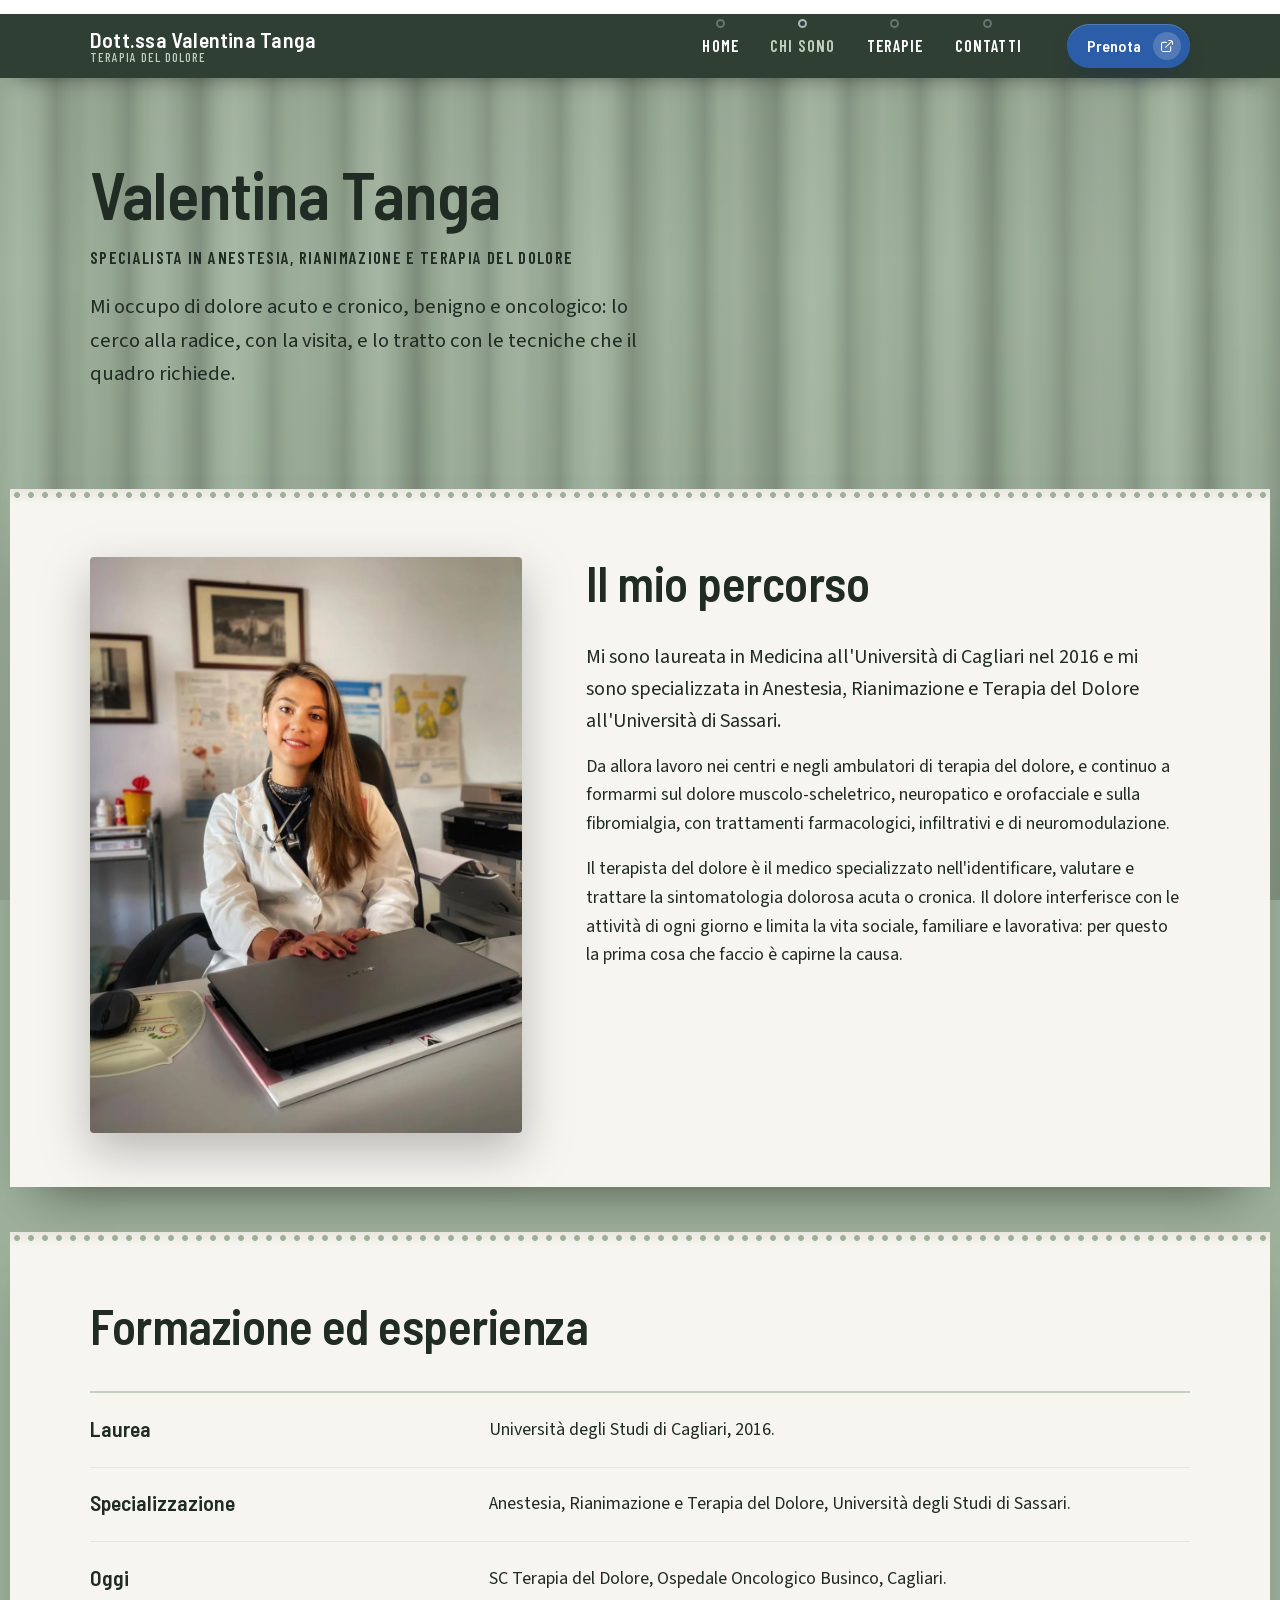
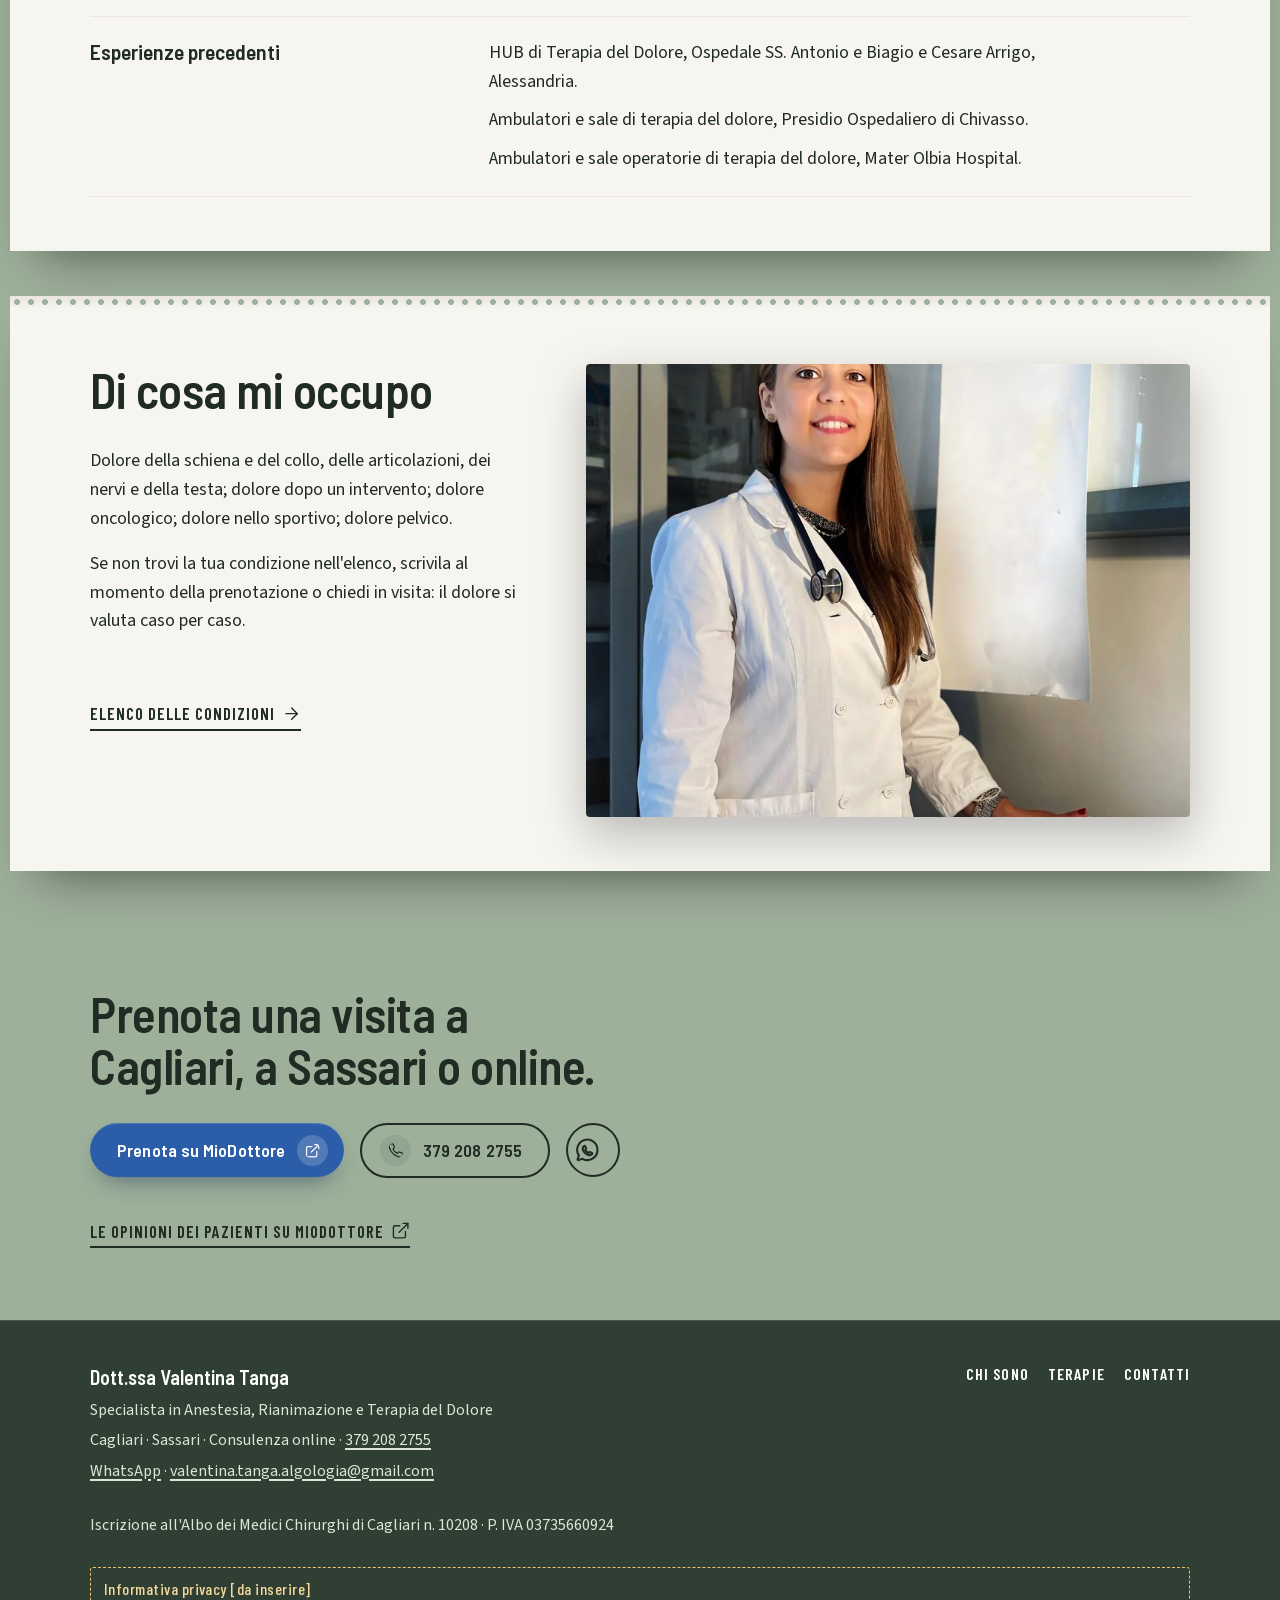
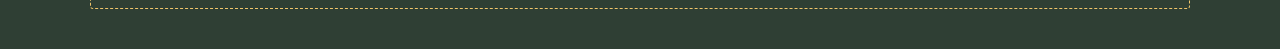
==== commit 3208a15f: "Numero unico, volto in apertura, dati legali e icona WhatsApp - Numero 379 208 2755 per chiamate e W" ====
--- a/chi-sono.html
+++ b/chi-sono.html
@@ -9,7 +9,7 @@
   <link rel="preload" href="fonts/barlow-semi-condensed-600.woff2" as="font" type="font/woff2" crossorigin>
   <link rel="preload" href="fonts/source-sans-3-400.woff2" as="font" type="font/woff2" crossorigin>
   <link rel="stylesheet" href="fonts/fonts.css?v=1">
-  <link rel="stylesheet" href="styles.css?v=21">
+  <link rel="stylesheet" href="styles.css?v=22">
 </head>
 <body>
 
@@ -105,7 +105,7 @@
       <h2 id="prenota">Prenota una visita a Cagliari, a Sassari o online.</h2>
       <div class="actions">
         <a class="btn btn-primary" href="https://www.miodottore.it/profilo/valentina-tanga" rel="noopener">Prenota su MioDottore<span class="visually-hidden"> (si apre in una nuova pagina)</span><svg class="icon" aria-hidden="true"><use href="#i-ext"/></svg></a>
-        <a class="btn btn-ghost" href="tel:+393513744685"><svg class="icon" aria-hidden="true"><use href="#i-phone"/></svg>351 374 4685</a><a class="btn btn-ghost btn-icon" href="https://wa.me/393513744685" rel="noopener" aria-label="Scrivi su WhatsApp (si apre in una nuova pagina)"><svg class="icon" aria-hidden="true"><use href="#i-whatsapp"/></svg></a>
+        <a class="btn btn-ghost" href="tel:+393792082755"><svg class="icon" aria-hidden="true"><use href="#i-phone"/></svg>379 208 2755</a><a class="btn btn-ghost btn-icon" href="https://wa.me/393792082755" rel="noopener" aria-label="Scrivi su WhatsApp (si apre in una nuova pagina)"><svg class="icon" aria-hidden="true"><use href="#i-whatsapp"/></svg></a>
       </div>
       <p class="reviews"><a class="text-link" href="https://www.miodottore.it/profilo/valentina-tanga#opinioni" rel="noopener">Le opinioni dei pazienti su MioDottore<svg class="icon" aria-hidden="true"><use href="#i-ext"/></svg></a></p>
     </div>
@@ -117,21 +117,22 @@
     <div>
       <div class="foot-name">Dott.ssa Valentina Tanga</div>
       <p>Specialista in Anestesia, Rianimazione e Terapia del Dolore</p>
-      <p>Cagliari · Sassari · Consulenza online · <a href="tel:+393513744685">351 374 4685</a></p>
-      <p><a href="https://wa.me/393513744685" rel="noopener">WhatsApp</a> · <a href="mailto:valentina.tanga.algologia@gmail.com">valentina.tanga.algologia@gmail.com</a></p>
+      <p>Cagliari · Sassari · Consulenza online · <a href="tel:+393792082755">379 208 2755</a></p>
+      <p><a href="https://wa.me/393792082755" rel="noopener">WhatsApp</a> · <a href="mailto:valentina.tanga.algologia@gmail.com">valentina.tanga.algologia@gmail.com</a></p>
     </div>
     <nav class="foot-nav" aria-label="Sezioni del sito, piè di pagina">
       <a href="chi-sono.html">Chi sono</a>
       <a href="terapie.html">Terapie</a>
       <a href="contatti.html">Contatti</a>
     </nav>
-    <p class="pending">Iscrizione all'Ordine dei Medici n. [da inserire] · P. IVA [da inserire] · Informativa privacy [da inserire]</p>
+    <p class="legal">Iscrizione all'Albo dei Medici Chirurghi di Cagliari n. 10208 · P. IVA 03735660924</p>
+    <p class="pending">Informativa privacy [da inserire]</p>
   </div>
 </footer>
 
 <div class="action-bar" aria-label="Azioni rapide">
-  <a class="btn btn-ghost" href="tel:+393513744685"><svg class="icon" aria-hidden="true"><use href="#i-phone"/></svg>351 374 4685</a>
-  <a class="btn btn-ghost btn-icon" href="https://wa.me/393513744685" rel="noopener" aria-label="Scrivi su WhatsApp (si apre in una nuova pagina)"><svg class="icon" aria-hidden="true"><use href="#i-whatsapp"/></svg></a>
+  <a class="btn btn-ghost" href="tel:+393792082755"><svg class="icon" aria-hidden="true"><use href="#i-phone"/></svg>379 208 2755</a>
+  <a class="btn btn-ghost btn-icon" href="https://wa.me/393792082755" rel="noopener" aria-label="Scrivi su WhatsApp (si apre in una nuova pagina)"><svg class="icon" aria-hidden="true"><use href="#i-whatsapp"/></svg></a>
   <a class="btn btn-primary" href="https://www.miodottore.it/profilo/valentina-tanga" rel="noopener">Prenota<svg class="icon" aria-hidden="true"><use href="#i-ext"/></svg></a>
 </div>
 
--- a/styles.css
+++ b/styles.css
@@ -270,7 +270,7 @@
   text-wrap: balance;
   max-width: 24ch;
 }
-.hook em { font-style: normal; color: var(--green-800); }
+.hook em { font-style: normal; color: var(--ink); }
 .hero-lead {
   max-width: 50ch;
   font-size: 1.2rem;
@@ -296,7 +296,7 @@
   width: 100%;
   aspect-ratio: 3 / 3.6;
   object-fit: cover;
-  object-position: 55% 30%;
+  object-position: 50% 12%;
   border-radius: 4px;
 }
 /* The two curtain halves that part on load */
@@ -881,3 +881,8 @@
   .action-bar .btn .icon { width: 1.2em; height: 1.2em; padding: 0; margin: 0; background: none; }
   .action-bar .btn-icon .icon { width: 1.5em; height: 1.5em; }
 }
+
+.legal { color: var(--green-200); margin-top: 0.3rem; }
+.evidence { margin: 2.5rem 0 0; }
+.evidence img { width: 100%; aspect-ratio: 16 / 6; object-fit: cover; object-position: 50% 64%; border-radius: 4px; }
+@media (max-width: 600px) { .evidence img { aspect-ratio: 4 / 3; } }
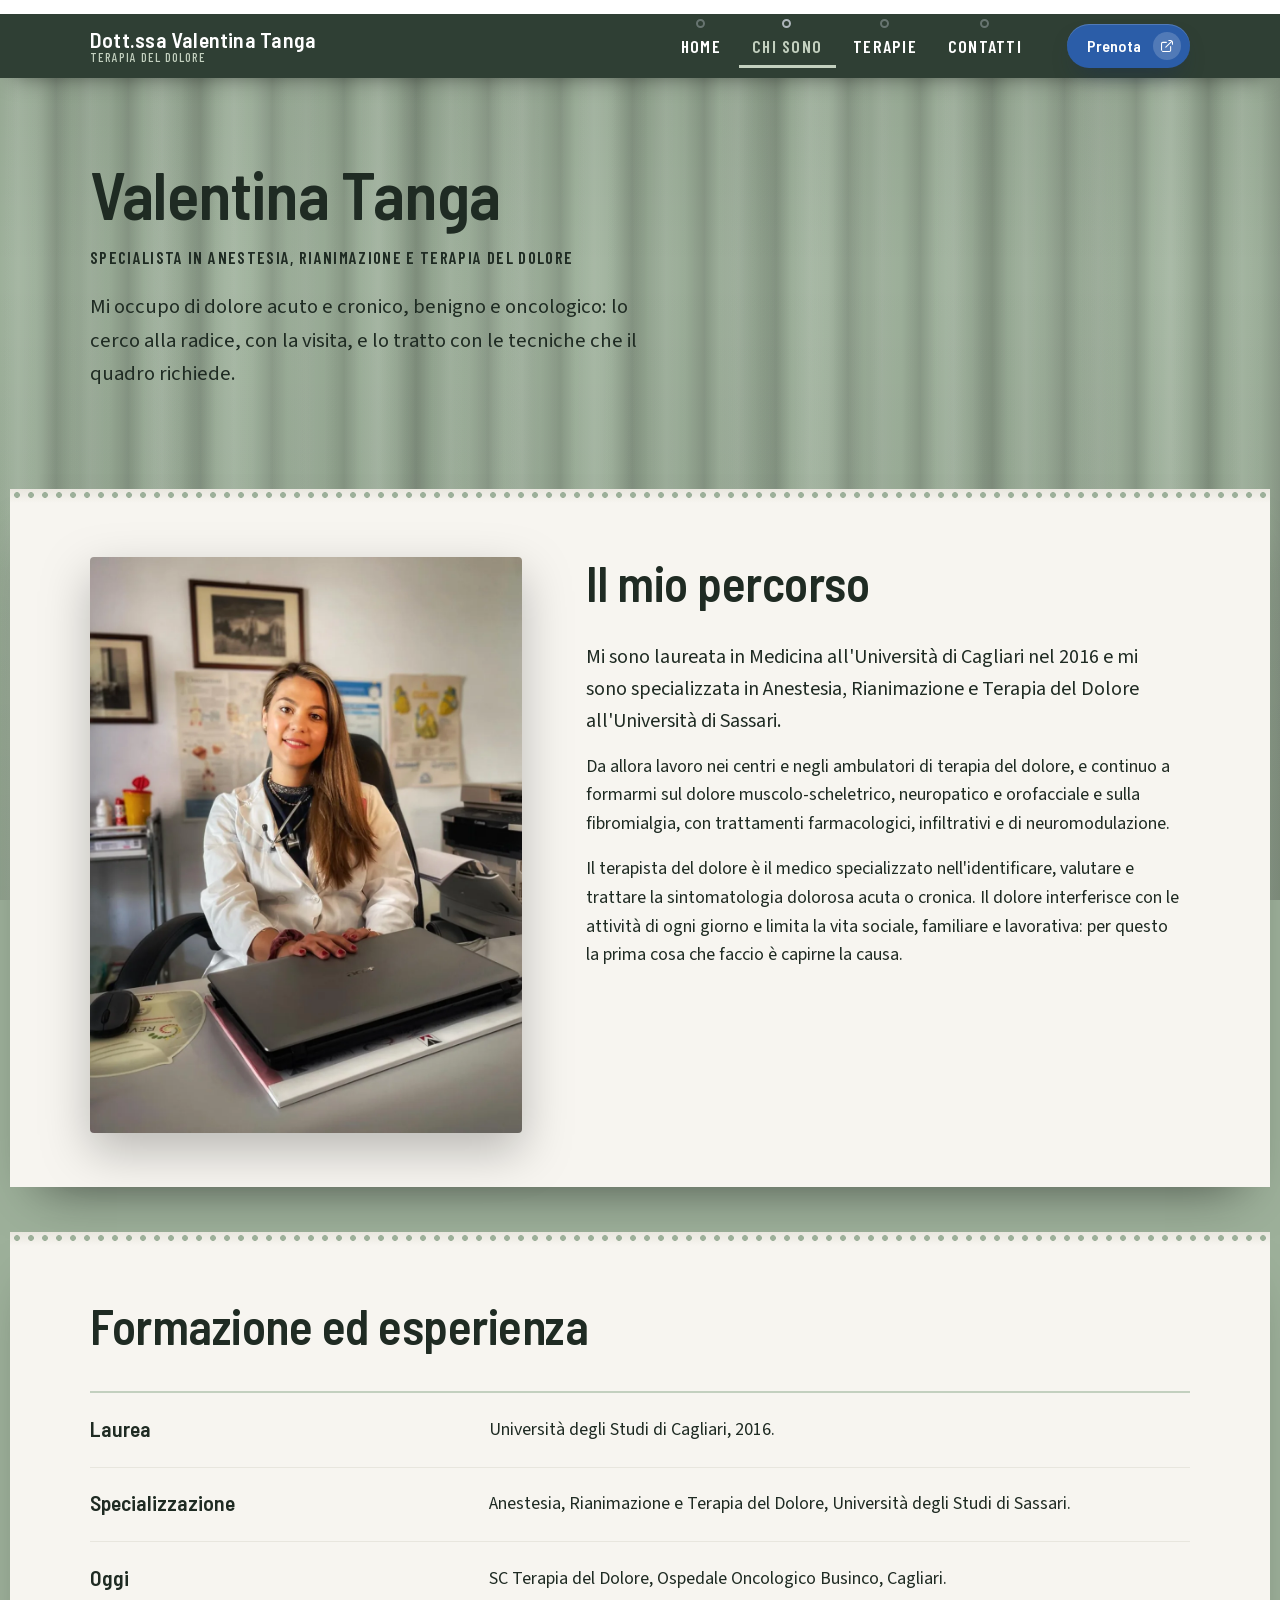
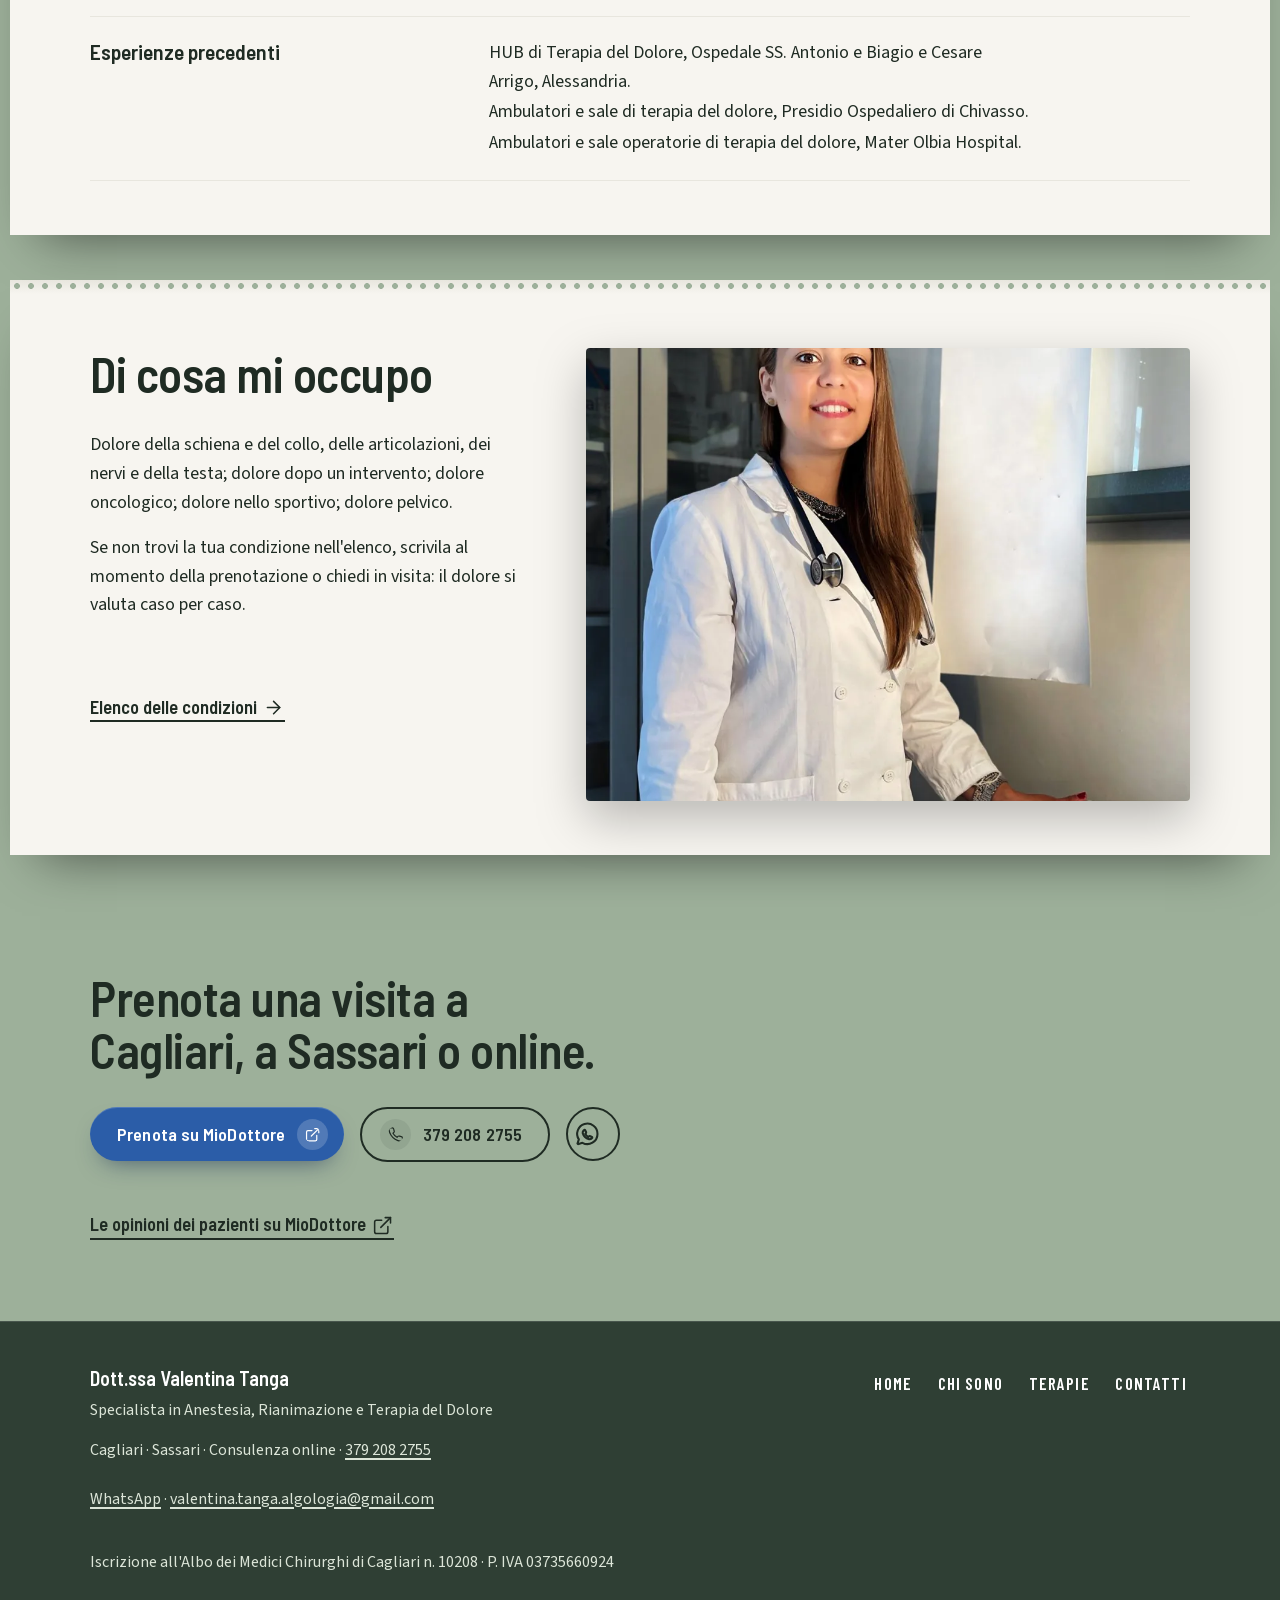
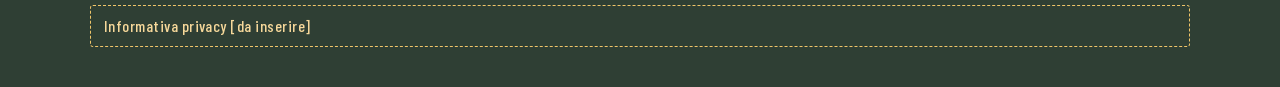
==== commit a3e22bfb: "Terapie in parole semplici, link in nuova scheda, contatti snelliti - Terapie: frase del paziente ac" ====
--- a/chi-sono.html
+++ b/chi-sono.html
@@ -9,7 +9,7 @@
   <link rel="preload" href="fonts/barlow-semi-condensed-600.woff2" as="font" type="font/woff2" crossorigin>
   <link rel="preload" href="fonts/source-sans-3-400.woff2" as="font" type="font/woff2" crossorigin>
   <link rel="stylesheet" href="fonts/fonts.css?v=1">
-  <link rel="stylesheet" href="styles.css?v=22">
+  <link rel="stylesheet" href="styles.css?v=25">
 </head>
 <body>
 
@@ -39,7 +39,7 @@
       <a href="terapie.html">Terapie</a>
       <a href="contatti.html">Contatti</a>
     </nav>
-    <a class="btn btn-primary btn-small" href="https://www.miodottore.it/profilo/valentina-tanga" rel="noopener">Prenota<span class="visually-hidden"> su MioDottore (si apre in una nuova pagina)</span><svg class="icon" aria-hidden="true"><use href="#i-ext"/></svg></a>
+    <a class="btn btn-primary btn-small" href="https://www.miodottore.it/profilo/valentina-tanga" target="_blank" rel="noopener">Prenota<span class="visually-hidden"> su MioDottore (si apre in una nuova pagina)</span><svg class="icon" aria-hidden="true"><use href="#i-ext"/></svg></a>
   </div>
 </header>
 
@@ -104,10 +104,10 @@
     <div class="bay-inner">
       <h2 id="prenota">Prenota una visita a Cagliari, a Sassari o online.</h2>
       <div class="actions">
-        <a class="btn btn-primary" href="https://www.miodottore.it/profilo/valentina-tanga" rel="noopener">Prenota su MioDottore<span class="visually-hidden"> (si apre in una nuova pagina)</span><svg class="icon" aria-hidden="true"><use href="#i-ext"/></svg></a>
-        <a class="btn btn-ghost" href="tel:+393792082755"><svg class="icon" aria-hidden="true"><use href="#i-phone"/></svg>379 208 2755</a><a class="btn btn-ghost btn-icon" href="https://wa.me/393792082755" rel="noopener" aria-label="Scrivi su WhatsApp (si apre in una nuova pagina)"><svg class="icon" aria-hidden="true"><use href="#i-whatsapp"/></svg></a>
+        <a class="btn btn-primary" href="https://www.miodottore.it/profilo/valentina-tanga" target="_blank" rel="noopener">Prenota su MioDottore<span class="visually-hidden"> (si apre in una nuova pagina)</span><svg class="icon" aria-hidden="true"><use href="#i-ext"/></svg></a>
+        <a class="btn btn-ghost" href="tel:+393792082755"><svg class="icon" aria-hidden="true"><use href="#i-phone"/></svg>379 208 2755</a><a class="btn btn-ghost btn-icon" href="https://wa.me/393792082755" target="_blank" rel="noopener" aria-label="Scrivi su WhatsApp (si apre in una nuova pagina)"><svg class="icon" aria-hidden="true"><use href="#i-whatsapp"/></svg></a>
       </div>
-      <p class="reviews"><a class="text-link" href="https://www.miodottore.it/profilo/valentina-tanga#opinioni" rel="noopener">Le opinioni dei pazienti su MioDottore<svg class="icon" aria-hidden="true"><use href="#i-ext"/></svg></a></p>
+      <p class="reviews"><a class="text-link" href="https://www.miodottore.it/profilo/valentina-tanga#opinioni" target="_blank" rel="noopener">Le opinioni dei pazienti su MioDottore<svg class="icon" aria-hidden="true"><use href="#i-ext"/></svg></a></p>
     </div>
   </section>
 </main>
@@ -118,9 +118,10 @@
       <div class="foot-name">Dott.ssa Valentina Tanga</div>
       <p>Specialista in Anestesia, Rianimazione e Terapia del Dolore</p>
       <p>Cagliari · Sassari · Consulenza online · <a href="tel:+393792082755">379 208 2755</a></p>
-      <p><a href="https://wa.me/393792082755" rel="noopener">WhatsApp</a> · <a href="mailto:valentina.tanga.algologia@gmail.com">valentina.tanga.algologia@gmail.com</a></p>
+      <p><a href="https://wa.me/393792082755" target="_blank" rel="noopener">WhatsApp</a> · <a href="mailto:valentina.tanga.algologia@gmail.com">valentina.tanga.algologia@gmail.com</a></p>
     </div>
     <nav class="foot-nav" aria-label="Sezioni del sito, piè di pagina">
+      <a href="index.html">Home</a>
       <a href="chi-sono.html">Chi sono</a>
       <a href="terapie.html">Terapie</a>
       <a href="contatti.html">Contatti</a>
@@ -132,8 +133,8 @@
 
 <div class="action-bar" aria-label="Azioni rapide">
   <a class="btn btn-ghost" href="tel:+393792082755"><svg class="icon" aria-hidden="true"><use href="#i-phone"/></svg>379 208 2755</a>
-  <a class="btn btn-ghost btn-icon" href="https://wa.me/393792082755" rel="noopener" aria-label="Scrivi su WhatsApp (si apre in una nuova pagina)"><svg class="icon" aria-hidden="true"><use href="#i-whatsapp"/></svg></a>
-  <a class="btn btn-primary" href="https://www.miodottore.it/profilo/valentina-tanga" rel="noopener">Prenota<svg class="icon" aria-hidden="true"><use href="#i-ext"/></svg></a>
+  <a class="btn btn-ghost btn-icon" href="https://wa.me/393792082755" target="_blank" rel="noopener" aria-label="Scrivi su WhatsApp (si apre in una nuova pagina)"><svg class="icon" aria-hidden="true"><use href="#i-whatsapp"/></svg></a>
+  <a class="btn btn-primary" href="https://www.miodottore.it/profilo/valentina-tanga" target="_blank" rel="noopener">Prenota<svg class="icon" aria-hidden="true"><use href="#i-ext"/></svg></a>
 </div>
 
 </body>
--- a/styles.css
+++ b/styles.css
@@ -886,3 +886,35 @@
 .evidence { margin: 2.5rem 0 0; }
 .evidence img { width: 100%; aspect-ratio: 16 / 6; object-fit: cover; object-position: 50% 64%; border-radius: 4px; }
 @media (max-width: 600px) { .evidence img { aspect-ratio: 4 / 3; } }
+
+/* ---------- Readability and touch (critique round) ---------- */
+
+p, li, dd { text-wrap: pretty; }
+.lay { display: block; font-size: 0.95rem; color: var(--ink-2); line-height: 1.35; margin-top: 0.1rem; }
+.condition-group li { padding: 0.4rem 0; }
+.prose-note { margin-top: 1rem; max-width: 60ch; color: var(--ink-2); }
+.row-links { display: flex; flex-wrap: wrap; gap: 0 1.75rem; margin-top: 0.2rem; }
+.rows .link { min-height: 44px; }
+.rows dd > p { padding: 0; }
+.rows dd > p + p { margin-top: 0.1rem; }
+
+/* Link labels: sentence case, readable size, 44px touch area */
+.text-link {
+  font-family: var(--font-head);
+  font-size: 1.15rem;
+  letter-spacing: 0;
+  text-transform: none;
+  min-height: 44px;
+  padding: 0.55rem 0;
+  border-bottom: 0;
+  background: linear-gradient(currentColor, currentColor) 0 calc(100% - 0.55rem) / 100% 2px no-repeat;
+}
+.link { min-height: 44px; }
+.foot a { display: inline-flex; align-items: center; min-height: 44px; }
+.foot-nav a { padding: 0 0.2rem; font-size: 1.05rem; }
+.nav a { font-size: 1.1rem; }
+.nav a[aria-current="page"] { box-shadow: inset 0 -3px 0 var(--green-300); }
+@media (max-width: 900px) {
+  .nav a { min-height: 44px; }
+}
+.phone-big { min-height: 44px; padding: 0.3rem 0; }
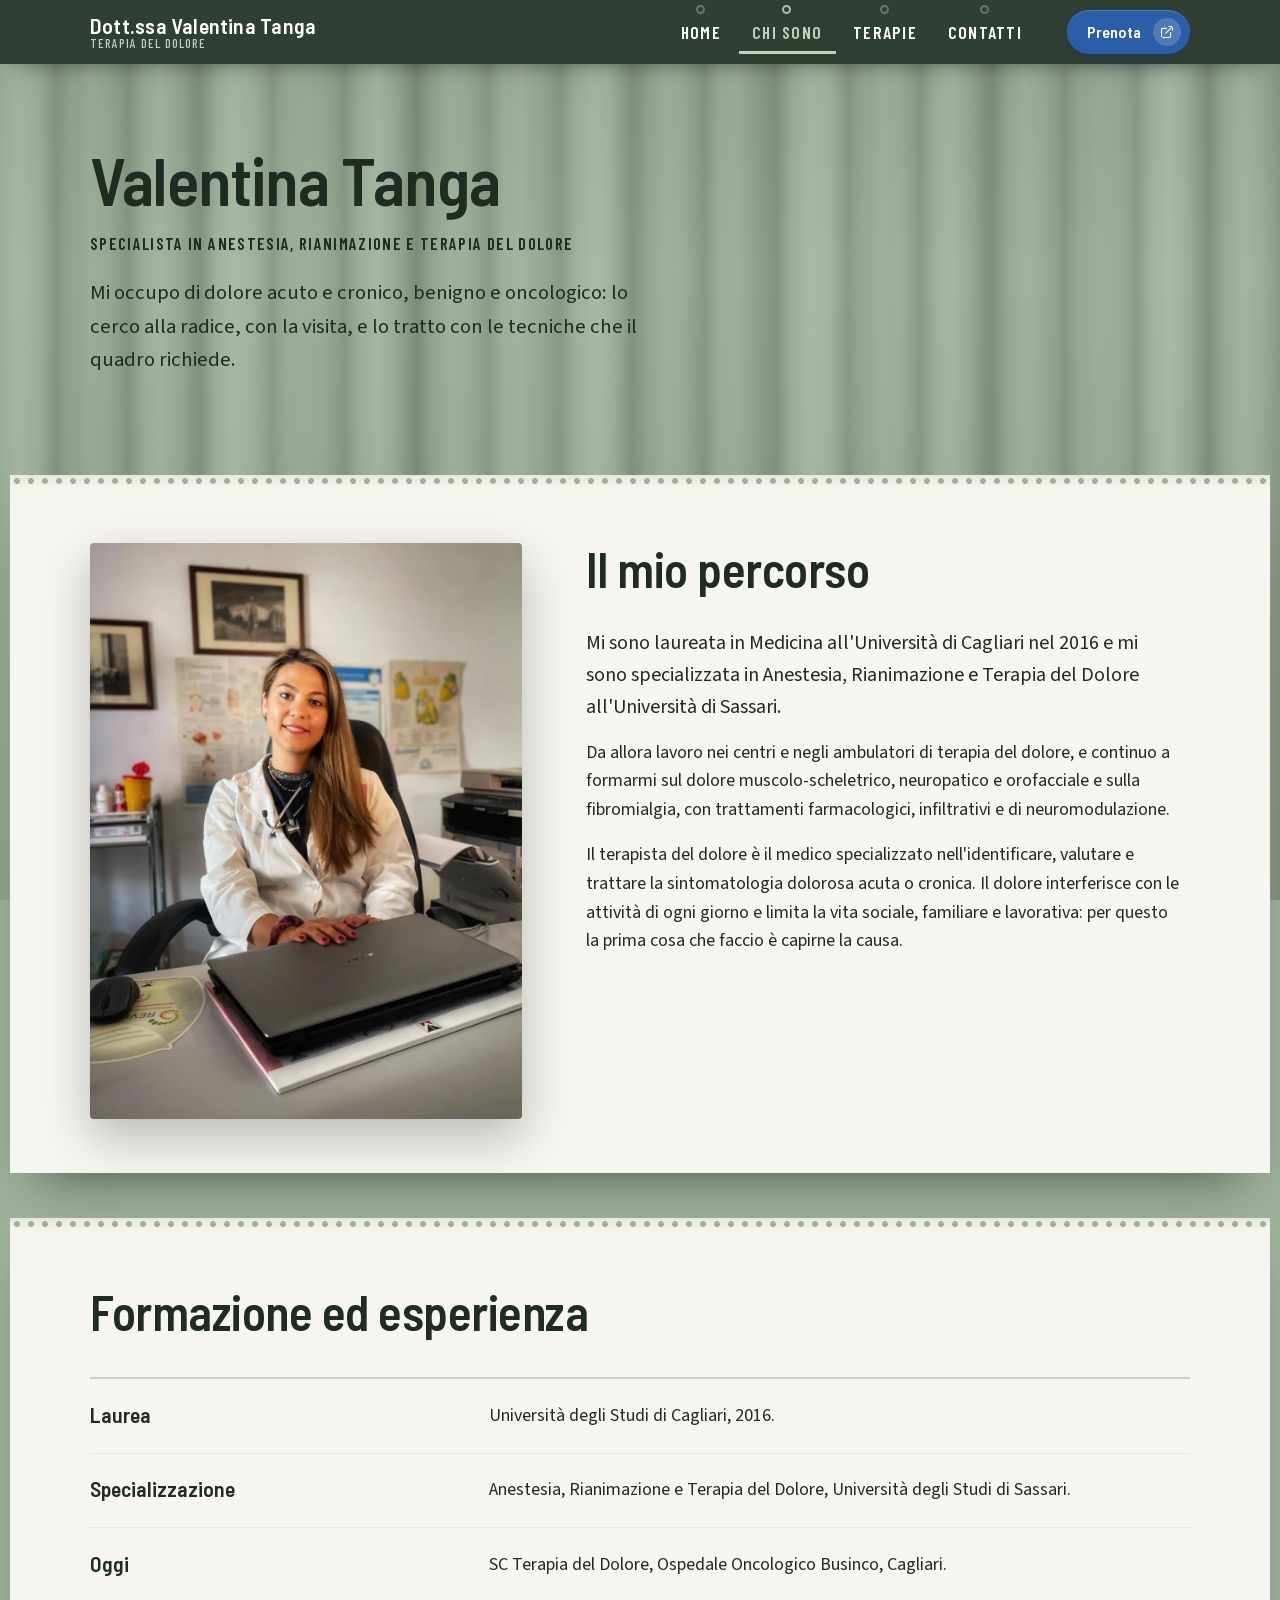
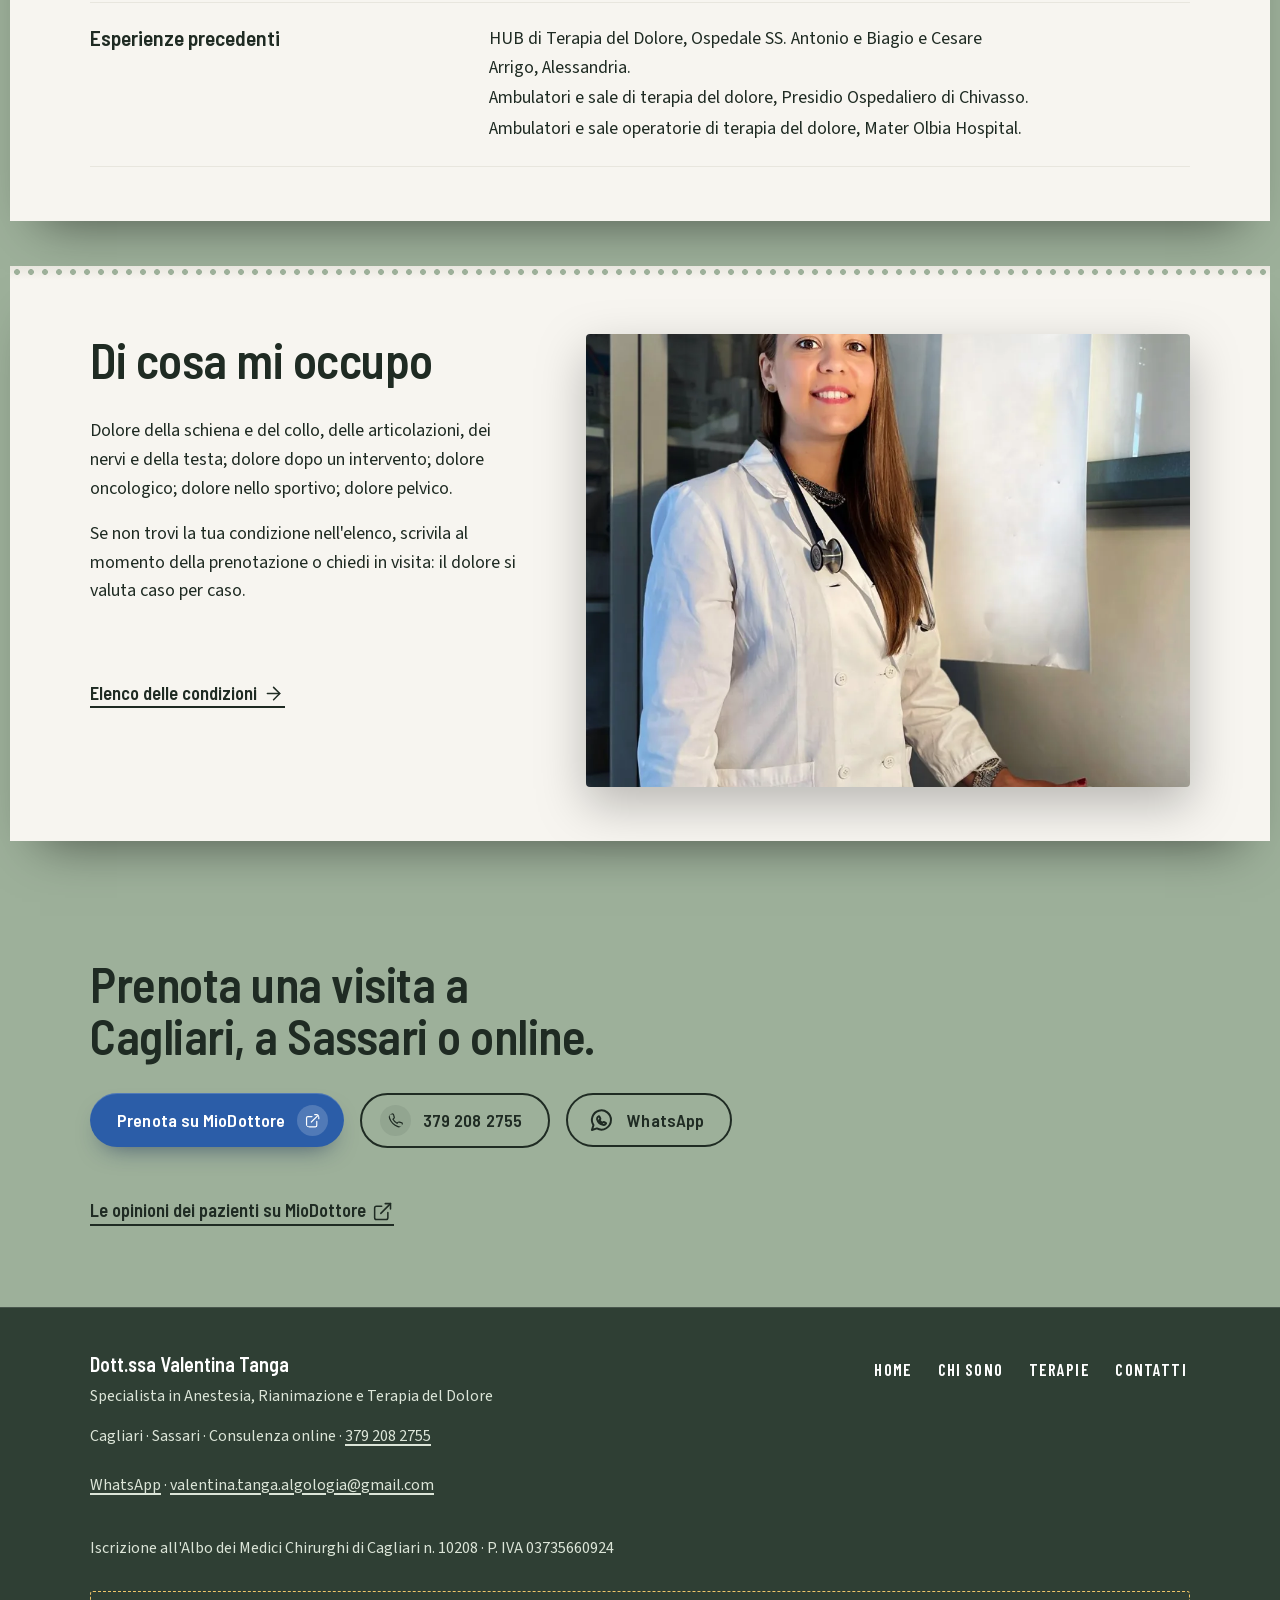
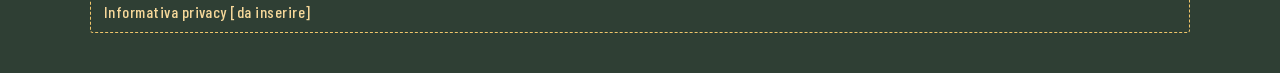
==== commit b350103c: "Rimossa la striscia chiara e rifatto il pulsante WhatsApp - Binario e barra d'azione senza il bordo " ====
--- a/chi-sono.html
+++ b/chi-sono.html
@@ -9,7 +9,7 @@
   <link rel="preload" href="fonts/barlow-semi-condensed-600.woff2" as="font" type="font/woff2" crossorigin>
   <link rel="preload" href="fonts/source-sans-3-400.woff2" as="font" type="font/woff2" crossorigin>
   <link rel="stylesheet" href="fonts/fonts.css?v=1">
-  <link rel="stylesheet" href="styles.css?v=25">
+  <link rel="stylesheet" href="styles.css?v=26">
 </head>
 <body>
 
@@ -105,7 +105,7 @@
       <h2 id="prenota">Prenota una visita a Cagliari, a Sassari o online.</h2>
       <div class="actions">
         <a class="btn btn-primary" href="https://www.miodottore.it/profilo/valentina-tanga" target="_blank" rel="noopener">Prenota su MioDottore<span class="visually-hidden"> (si apre in una nuova pagina)</span><svg class="icon" aria-hidden="true"><use href="#i-ext"/></svg></a>
-        <a class="btn btn-ghost" href="tel:+393792082755"><svg class="icon" aria-hidden="true"><use href="#i-phone"/></svg>379 208 2755</a><a class="btn btn-ghost btn-icon" href="https://wa.me/393792082755" target="_blank" rel="noopener" aria-label="Scrivi su WhatsApp (si apre in una nuova pagina)"><svg class="icon" aria-hidden="true"><use href="#i-whatsapp"/></svg></a>
+        <a class="btn btn-ghost" href="tel:+393792082755"><svg class="icon" aria-hidden="true"><use href="#i-phone"/></svg>379 208 2755</a><a class="btn btn-ghost" href="https://wa.me/393792082755" target="_blank" rel="noopener"><svg class="icon icon-bare" aria-hidden="true"><use href="#i-whatsapp"/></svg>WhatsApp<span class="visually-hidden"> (si apre in una nuova pagina)</span></a>
       </div>
       <p class="reviews"><a class="text-link" href="https://www.miodottore.it/profilo/valentina-tanga#opinioni" target="_blank" rel="noopener">Le opinioni dei pazienti su MioDottore<svg class="icon" aria-hidden="true"><use href="#i-ext"/></svg></a></p>
     </div>
@@ -133,7 +133,7 @@
 
 <div class="action-bar" aria-label="Azioni rapide">
   <a class="btn btn-ghost" href="tel:+393792082755"><svg class="icon" aria-hidden="true"><use href="#i-phone"/></svg>379 208 2755</a>
-  <a class="btn btn-ghost btn-icon" href="https://wa.me/393792082755" target="_blank" rel="noopener" aria-label="Scrivi su WhatsApp (si apre in una nuova pagina)"><svg class="icon" aria-hidden="true"><use href="#i-whatsapp"/></svg></a>
+  <a class="btn btn-ghost btn-icon" href="https://wa.me/393792082755" target="_blank" rel="noopener" aria-label="Scrivi su WhatsApp (si apre in una nuova pagina)"><svg class="icon icon-bare" aria-hidden="true"><use href="#i-whatsapp"/></svg></a>
   <a class="btn btn-primary" href="https://www.miodottore.it/profilo/valentina-tanga" target="_blank" rel="noopener">Prenota<svg class="icon" aria-hidden="true"><use href="#i-ext"/></svg></a>
 </div>
 
--- a/styles.css
+++ b/styles.css
@@ -104,8 +104,6 @@
   top: 0;
   z-index: 30;
   background: var(--green-900);
-  border-top: 14px solid;
-  border-image: linear-gradient(180deg, #ffffff 0, #ffffff 1px, var(--steel-light) 1px, var(--steel) 55%, var(--steel-dark) 92%, #3f484d) 1;
   box-shadow: 0 10px 24px -14px rgba(0, 0, 0, 0.6);
 }
 .rail-inner {
@@ -710,8 +708,7 @@
     gap: 0.5rem;
     padding: 0.6rem var(--gutter) calc(0.6rem + env(safe-area-inset-bottom));
     background: var(--green-900);
-    border-top: 6px solid;
-    border-image: linear-gradient(180deg, var(--steel-light), var(--steel) 45%, var(--steel-dark)) 1;
+    border-top: 1px solid rgba(255, 255, 255, 0.16);
     box-shadow: 0 -10px 24px -14px rgba(0, 0, 0, 0.6);
   }
   .action-bar .btn { justify-content: center; width: 100%; min-height: 50px; padding-inline: 0.6rem; }
@@ -918,3 +915,10 @@
   .nav a { min-height: 44px; }
 }
 .phone-big { min-height: 44px; padding: 0.3rem 0; }
+
+/* WhatsApp glyph: no disc behind it, so there is no circle inside a circle */
+.btn .icon.icon-bare { width: 1.5em; height: 1.5em; padding: 0; background: none; margin: 0 0 0 -0.35em; border-radius: 0; }
+.btn-ghost:hover .icon.icon-bare { background: none; }
+.action-bar .btn-icon { border: 0; background: rgba(255, 255, 255, 0.12); border-radius: 14px; width: 52px; }
+.action-bar .btn-icon:hover { background: rgba(255, 255, 255, 0.22); color: var(--white); }
+.action-bar .btn-icon .icon.icon-bare { width: 1.7em; height: 1.7em; margin: 0; }
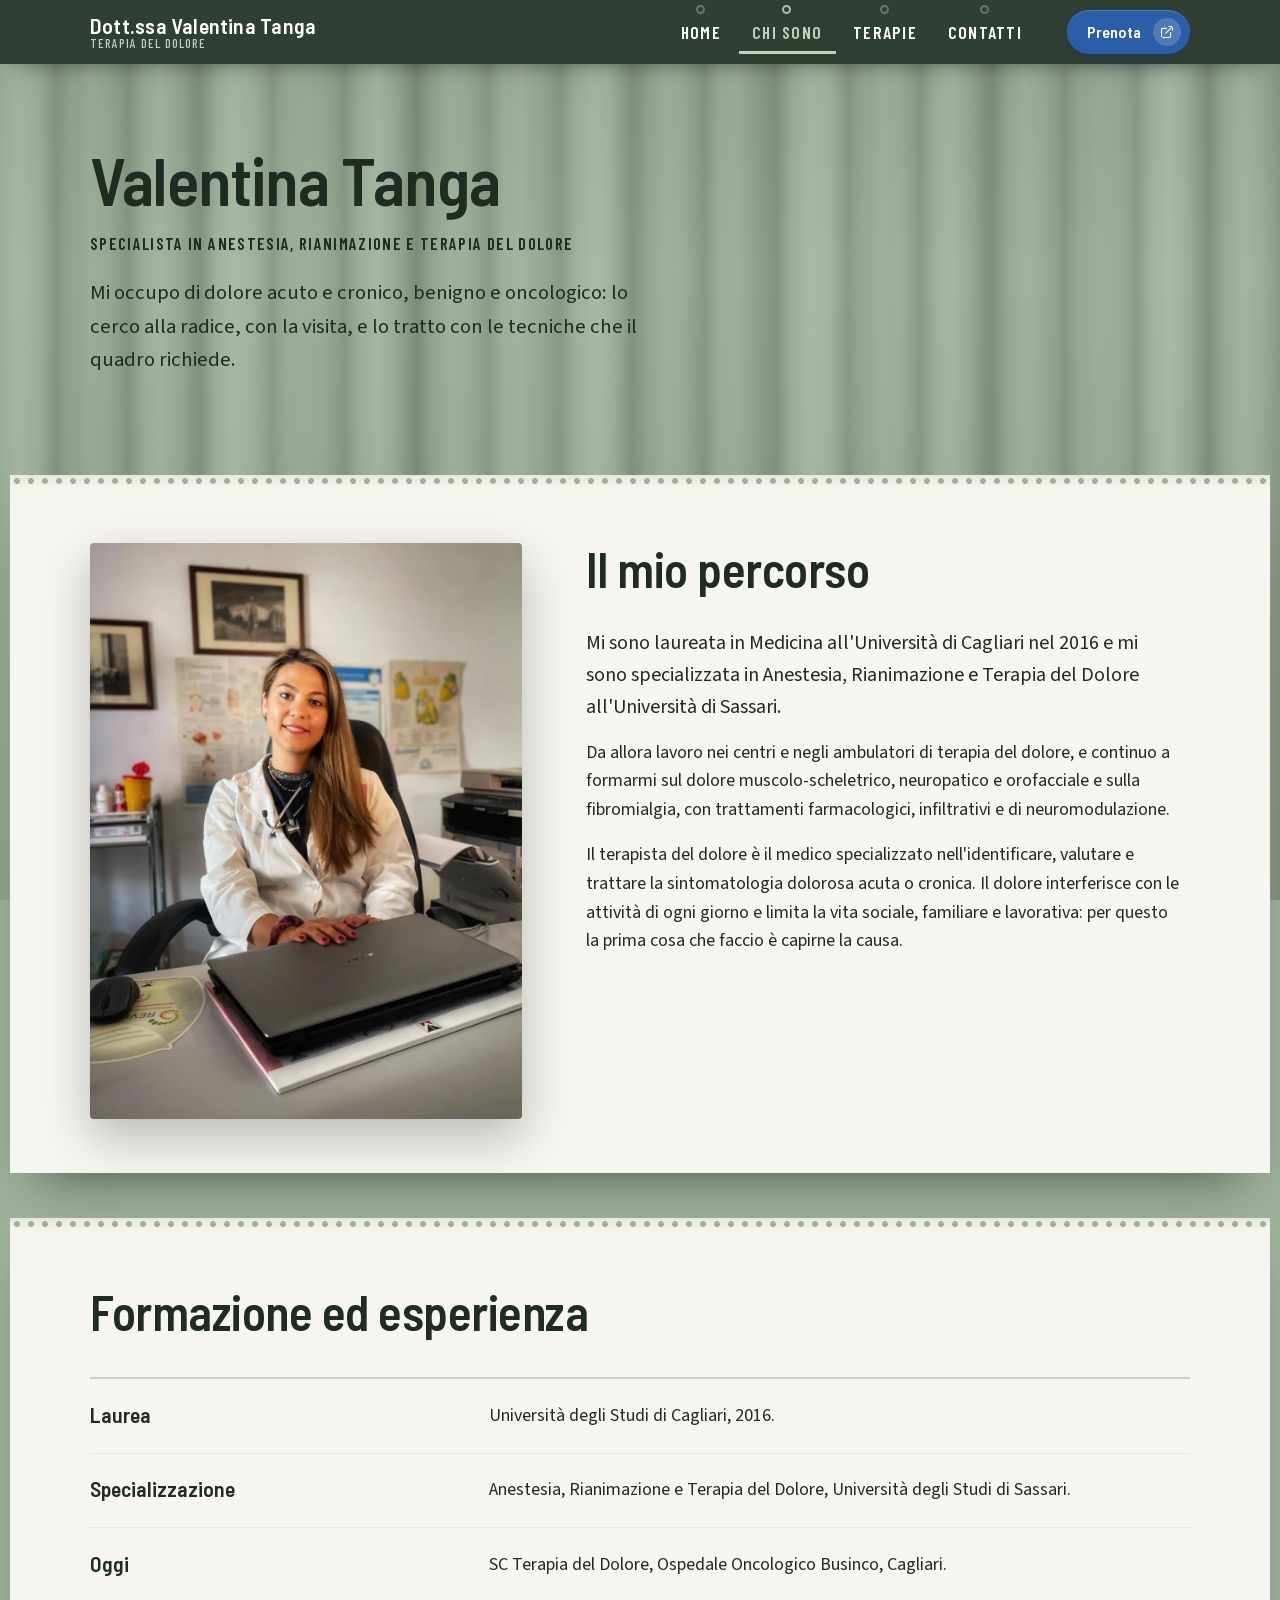
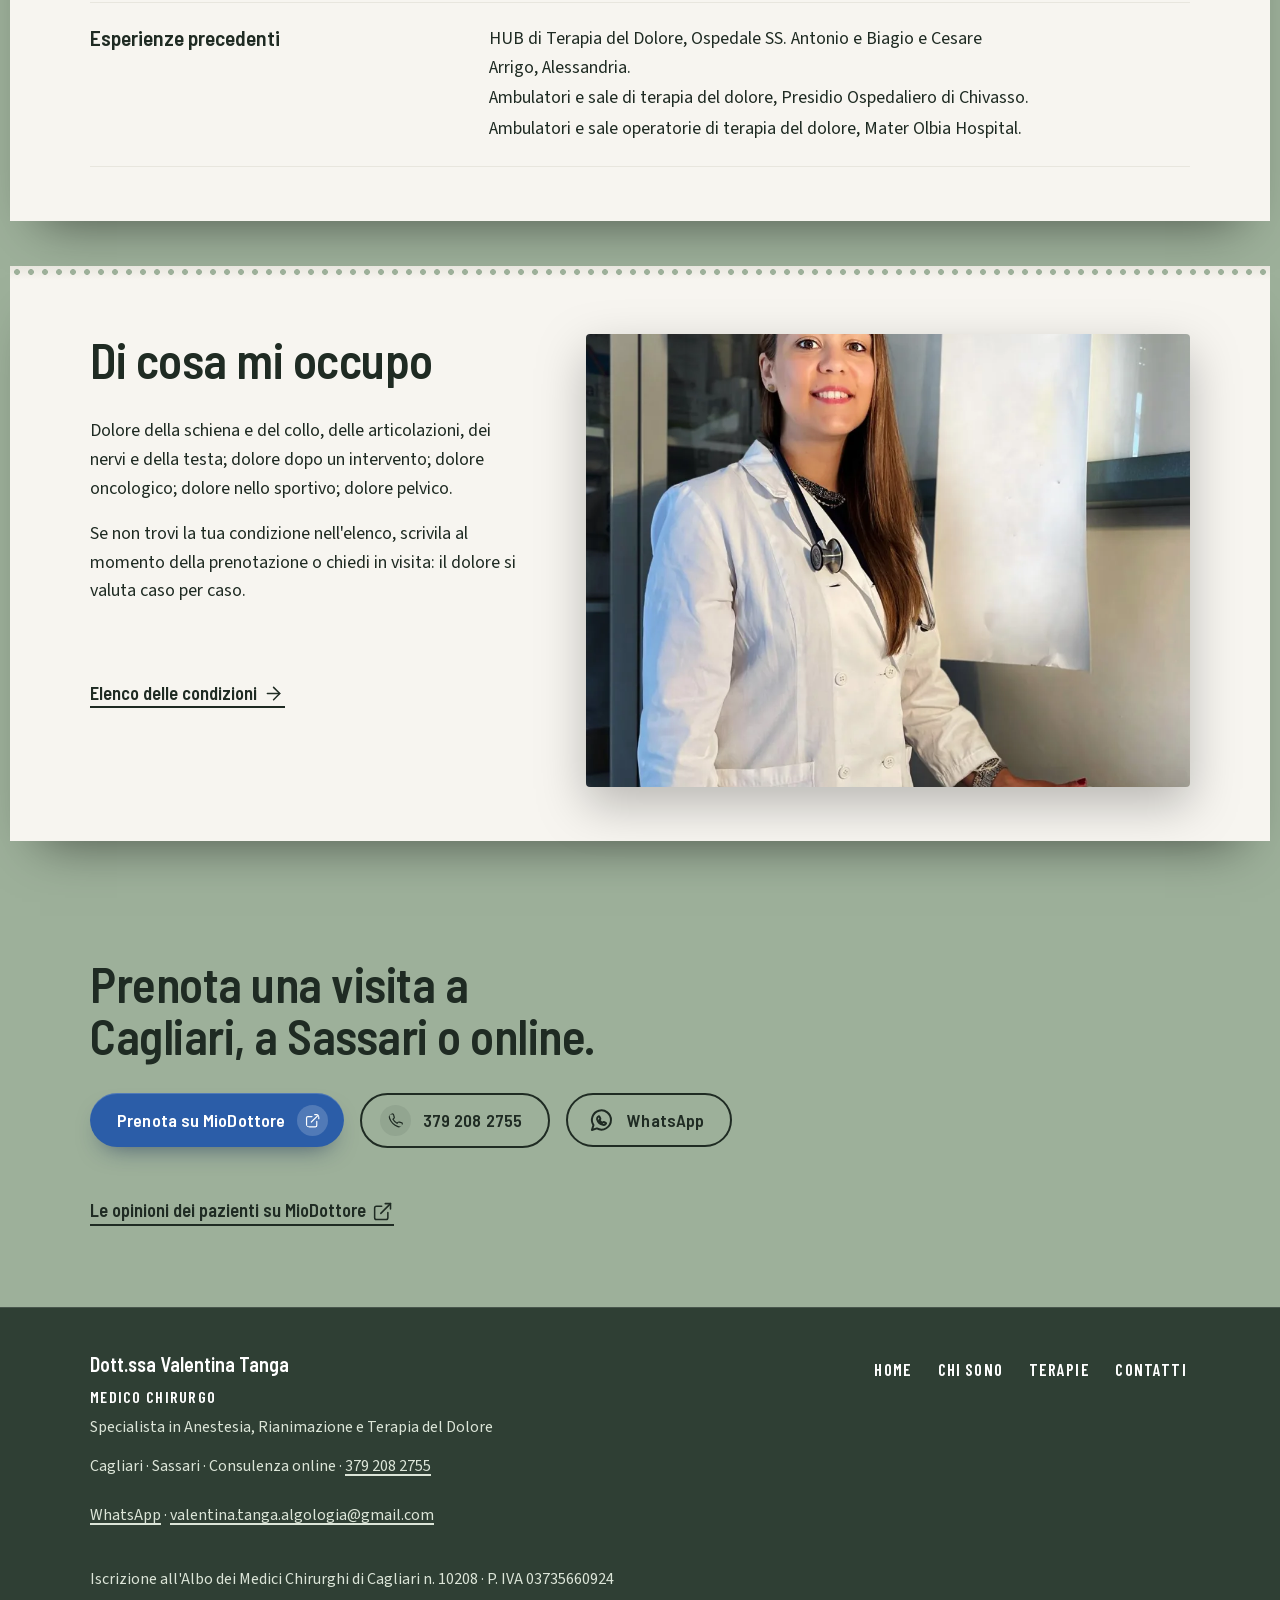
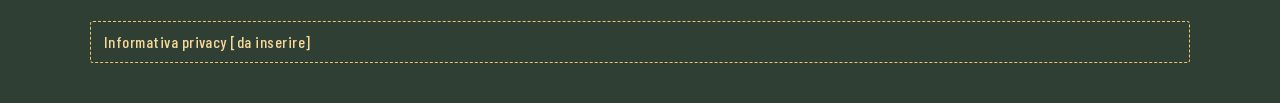
==== commit 859a88b1: "Merge branch 'develop' Co-Authored-By: Claude Sonnet 5.5 <noreply@anthropic.com>" ====
--- a/chi-sono.html
+++ b/chi-sono.html
@@ -9,7 +9,7 @@
   <link rel="preload" href="fonts/barlow-semi-condensed-600.woff2" as="font" type="font/woff2" crossorigin>
   <link rel="preload" href="fonts/source-sans-3-400.woff2" as="font" type="font/woff2" crossorigin>
   <link rel="stylesheet" href="fonts/fonts.css?v=1">
-  <link rel="stylesheet" href="styles.css?v=26">
+  <link rel="stylesheet" href="styles.css?v=27">
 </head>
 <body>
 
@@ -116,6 +116,7 @@
   <div class="bay-inner">
     <div>
       <div class="foot-name">Dott.ssa Valentina Tanga</div>
+      <p class="foot-title">Medico Chirurgo</p>
       <p>Specialista in Anestesia, Rianimazione e Terapia del Dolore</p>
       <p>Cagliari · Sassari · Consulenza online · <a href="tel:+393792082755">379 208 2755</a></p>
       <p><a href="https://wa.me/393792082755" target="_blank" rel="noopener">WhatsApp</a> · <a href="mailto:valentina.tanga.algologia@gmail.com">valentina.tanga.algologia@gmail.com</a></p>
--- a/styles.css
+++ b/styles.css
@@ -922,3 +922,5 @@
 .action-bar .btn-icon { border: 0; background: rgba(255, 255, 255, 0.12); border-radius: 14px; width: 52px; }
 .action-bar .btn-icon:hover { background: rgba(255, 255, 255, 0.22); color: var(--white); }
 .action-bar .btn-icon .icon.icon-bare { width: 1.7em; height: 1.7em; margin: 0; }
+
+.foot-title { margin-top: 0; color: var(--white); font-family: var(--font-sign); font-weight: 600; font-size: 1rem; letter-spacing: 0.08em; text-transform: uppercase; }
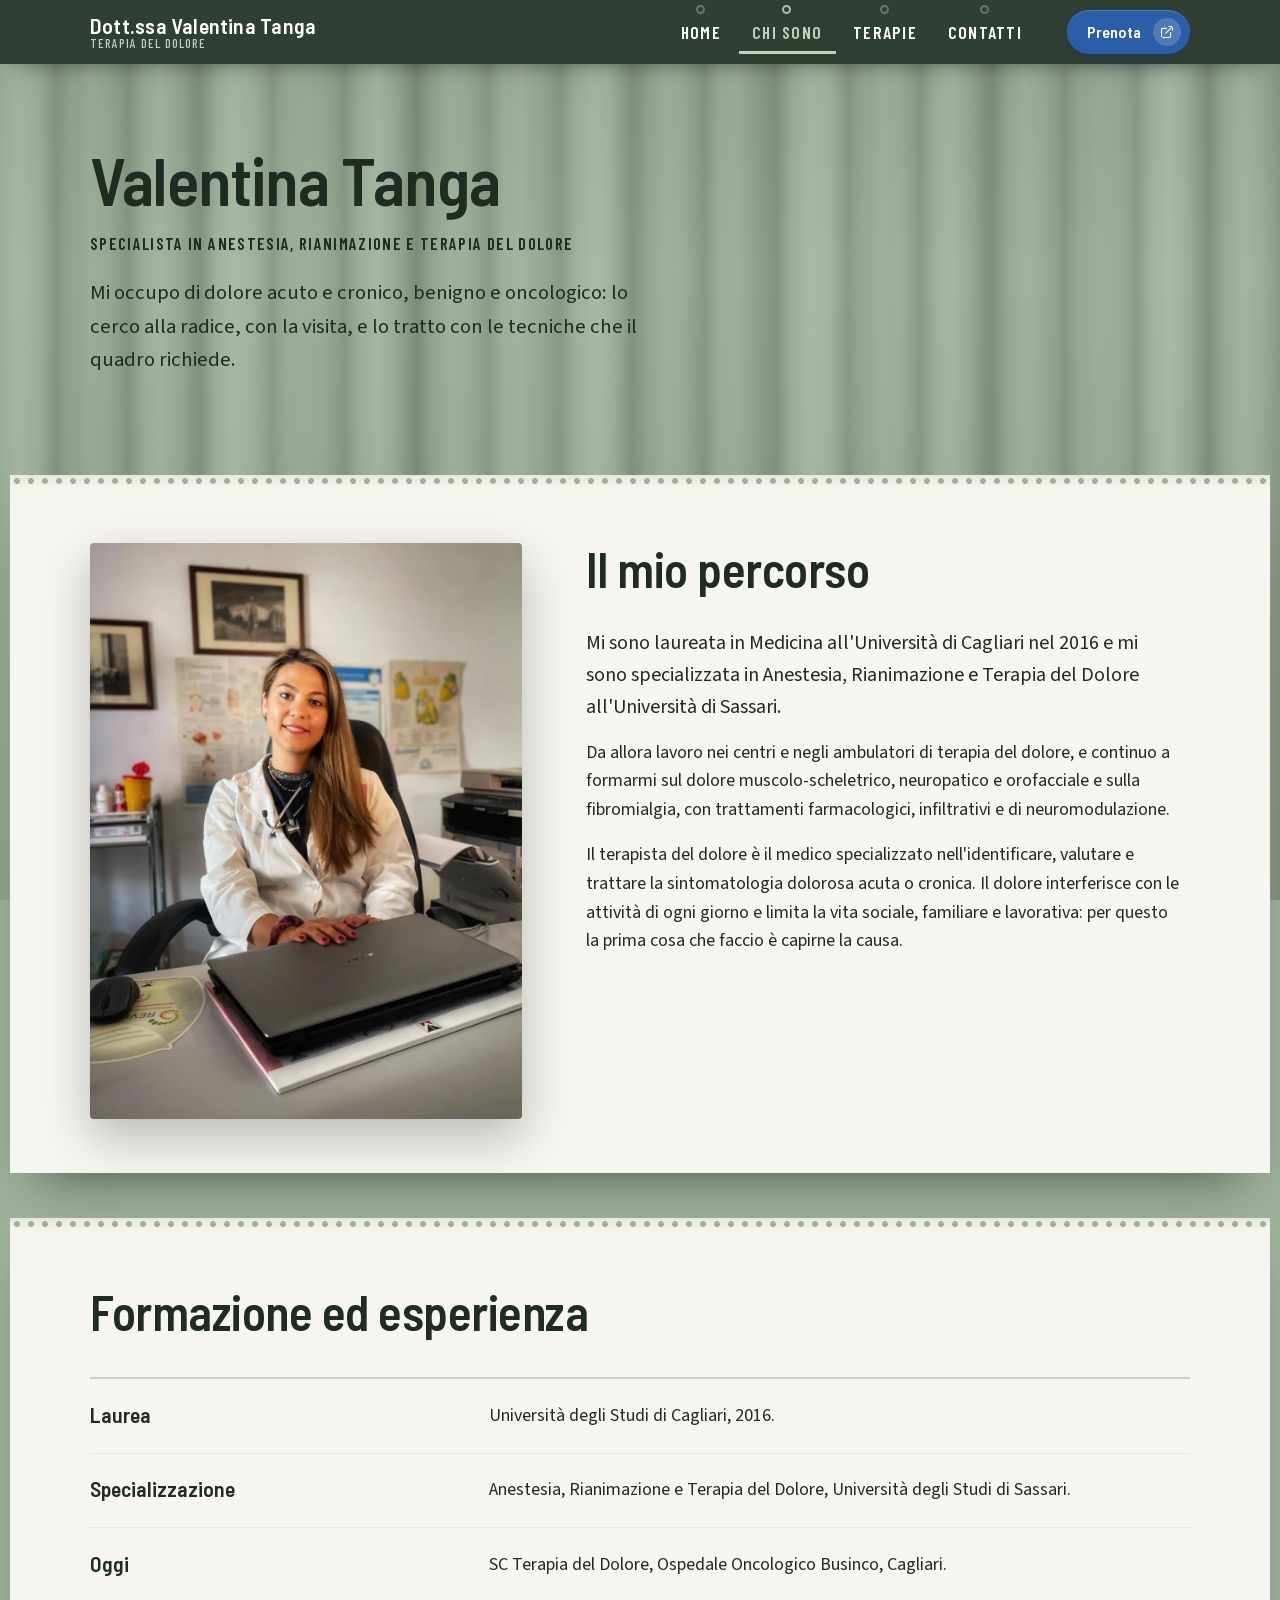
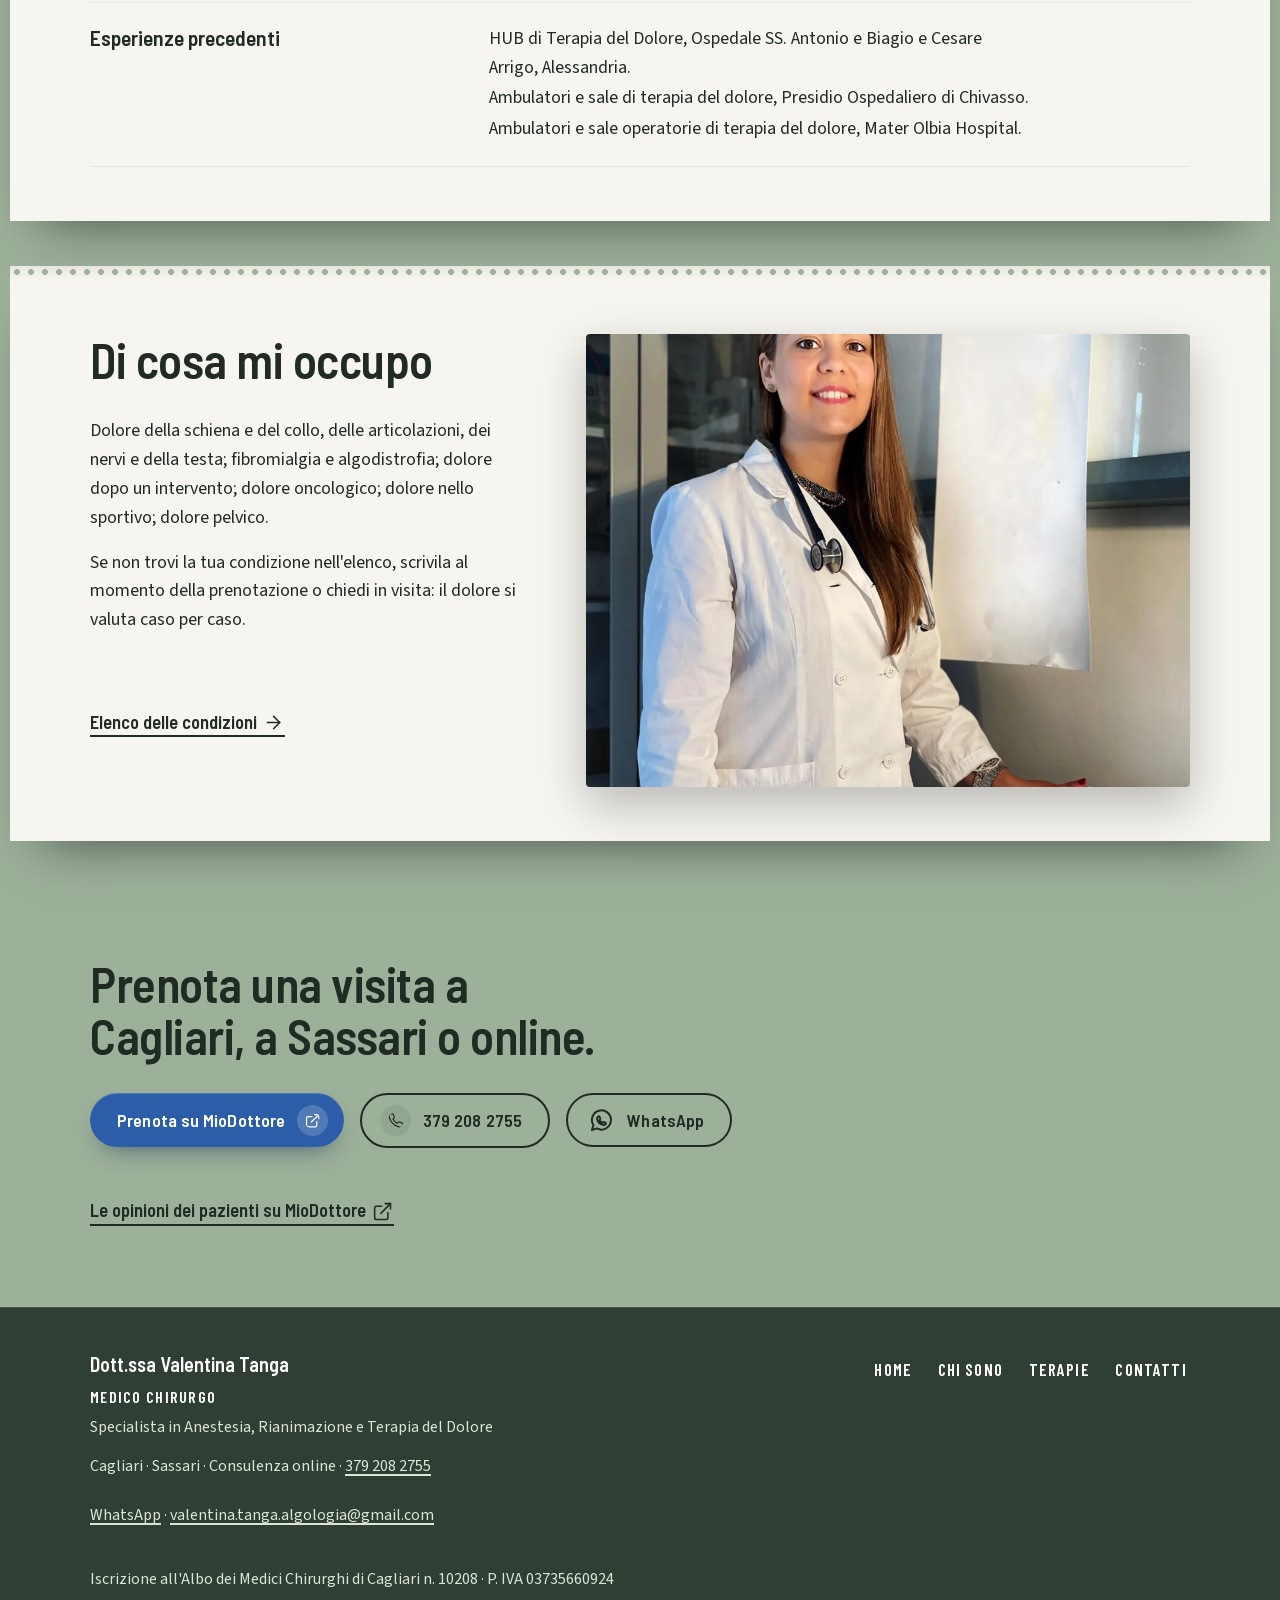
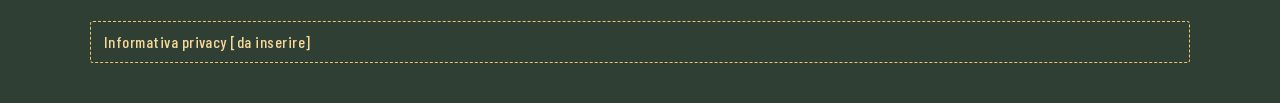
==== commit eadddd1e: "Terapie: indicazioni della dottoressa - Rimossi PRP, agopuntura e dry needling. - Aggiunti fibromial" ====
--- a/chi-sono.html
+++ b/chi-sono.html
@@ -9,7 +9,7 @@
   <link rel="preload" href="fonts/barlow-semi-condensed-600.woff2" as="font" type="font/woff2" crossorigin>
   <link rel="preload" href="fonts/source-sans-3-400.woff2" as="font" type="font/woff2" crossorigin>
   <link rel="stylesheet" href="fonts/fonts.css?v=1">
-  <link rel="stylesheet" href="styles.css?v=27">
+  <link rel="stylesheet" href="styles.css?v=28">
 </head>
 <body>
 
@@ -89,7 +89,7 @@
       <div class="stack">
         <h2 id="aree">Di cosa mi occupo</h2>
         <div class="prose">
-          <p>Dolore della schiena e del collo, delle articolazioni, dei nervi e della testa; dolore dopo un intervento; dolore oncologico; dolore nello sportivo; dolore pelvico.</p>
+          <p>Dolore della schiena e del collo, delle articolazioni, dei nervi e della testa; fibromialgia e algodistrofia; dolore dopo un intervento; dolore oncologico; dolore nello sportivo; dolore pelvico.</p>
           <p>Se non trovi la tua condizione nell'elenco, scrivila al momento della prenotazione o chiedi in visita: il dolore si valuta caso per caso.</p>
         </div>
         <div class="actions"><a class="text-link" href="terapie.html#condizioni">Elenco delle condizioni<svg class="icon" aria-hidden="true"><use href="#i-arrow"/></svg></a></div>
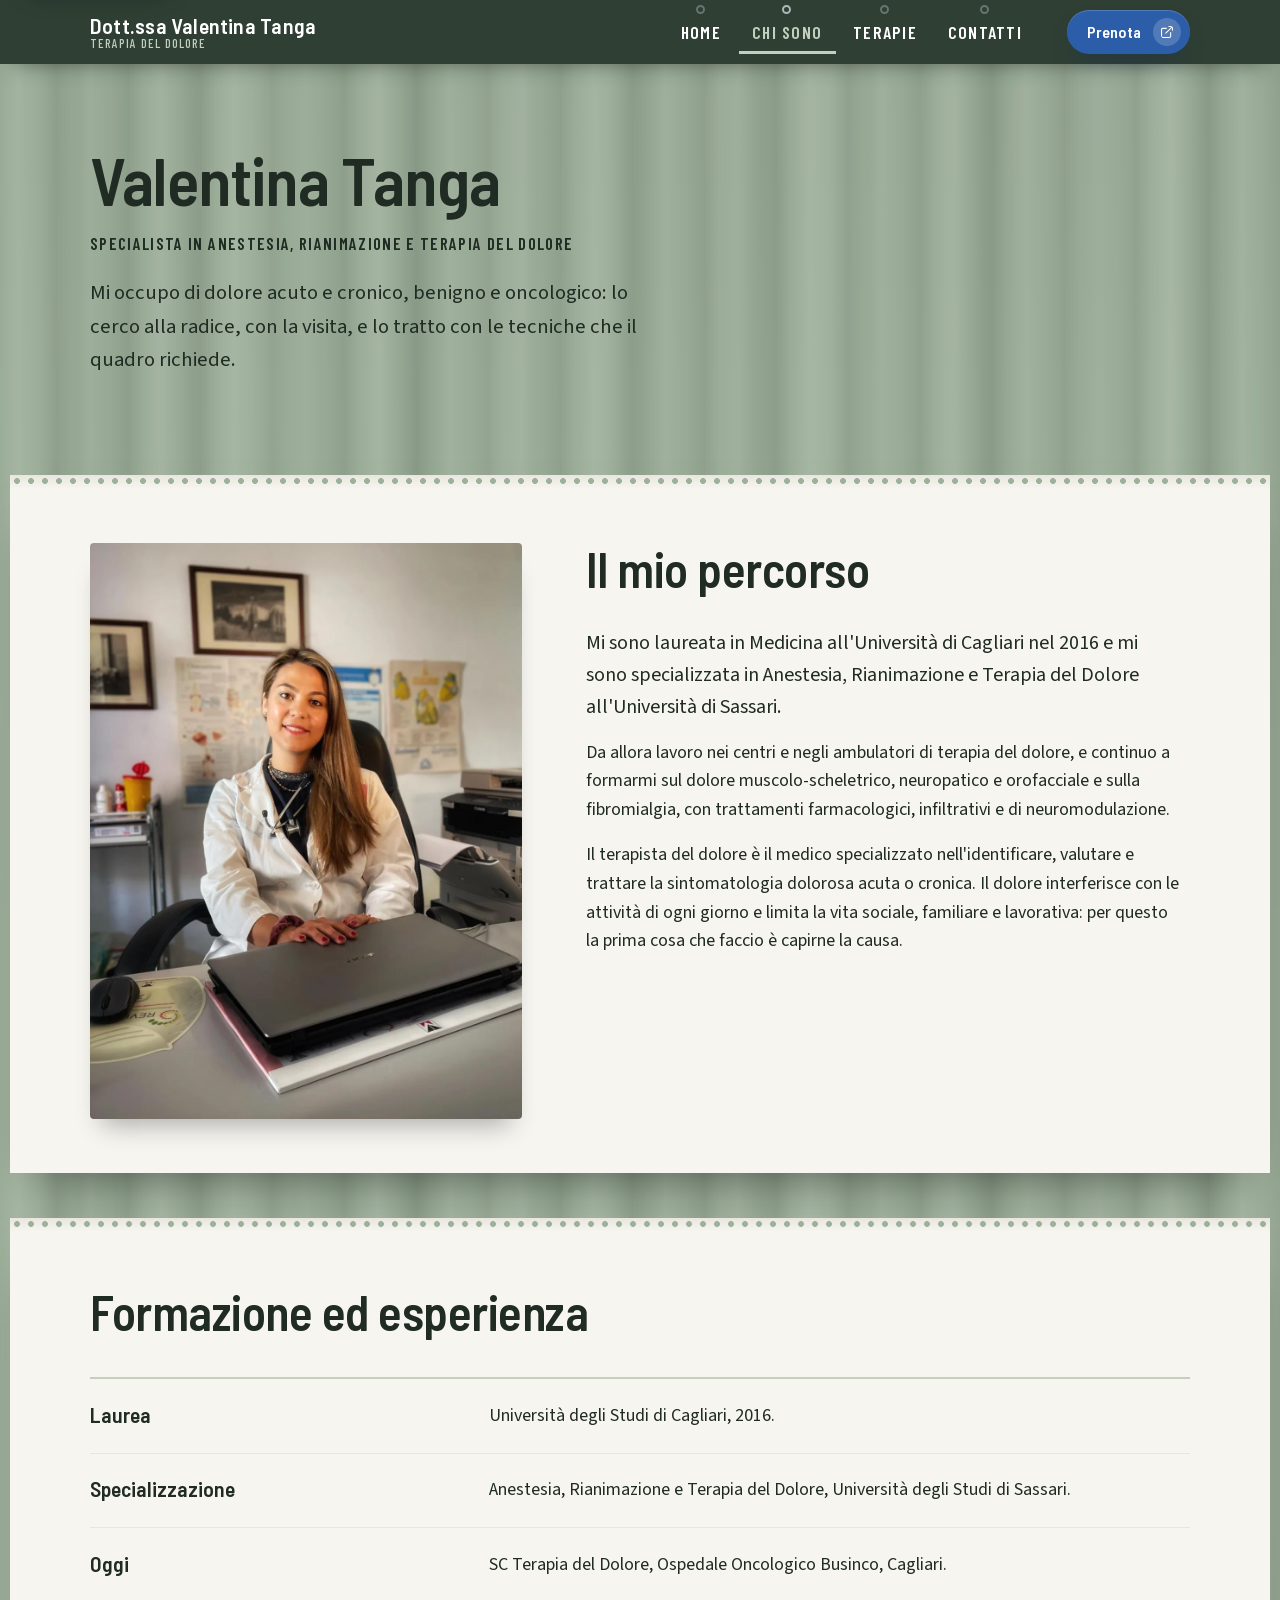
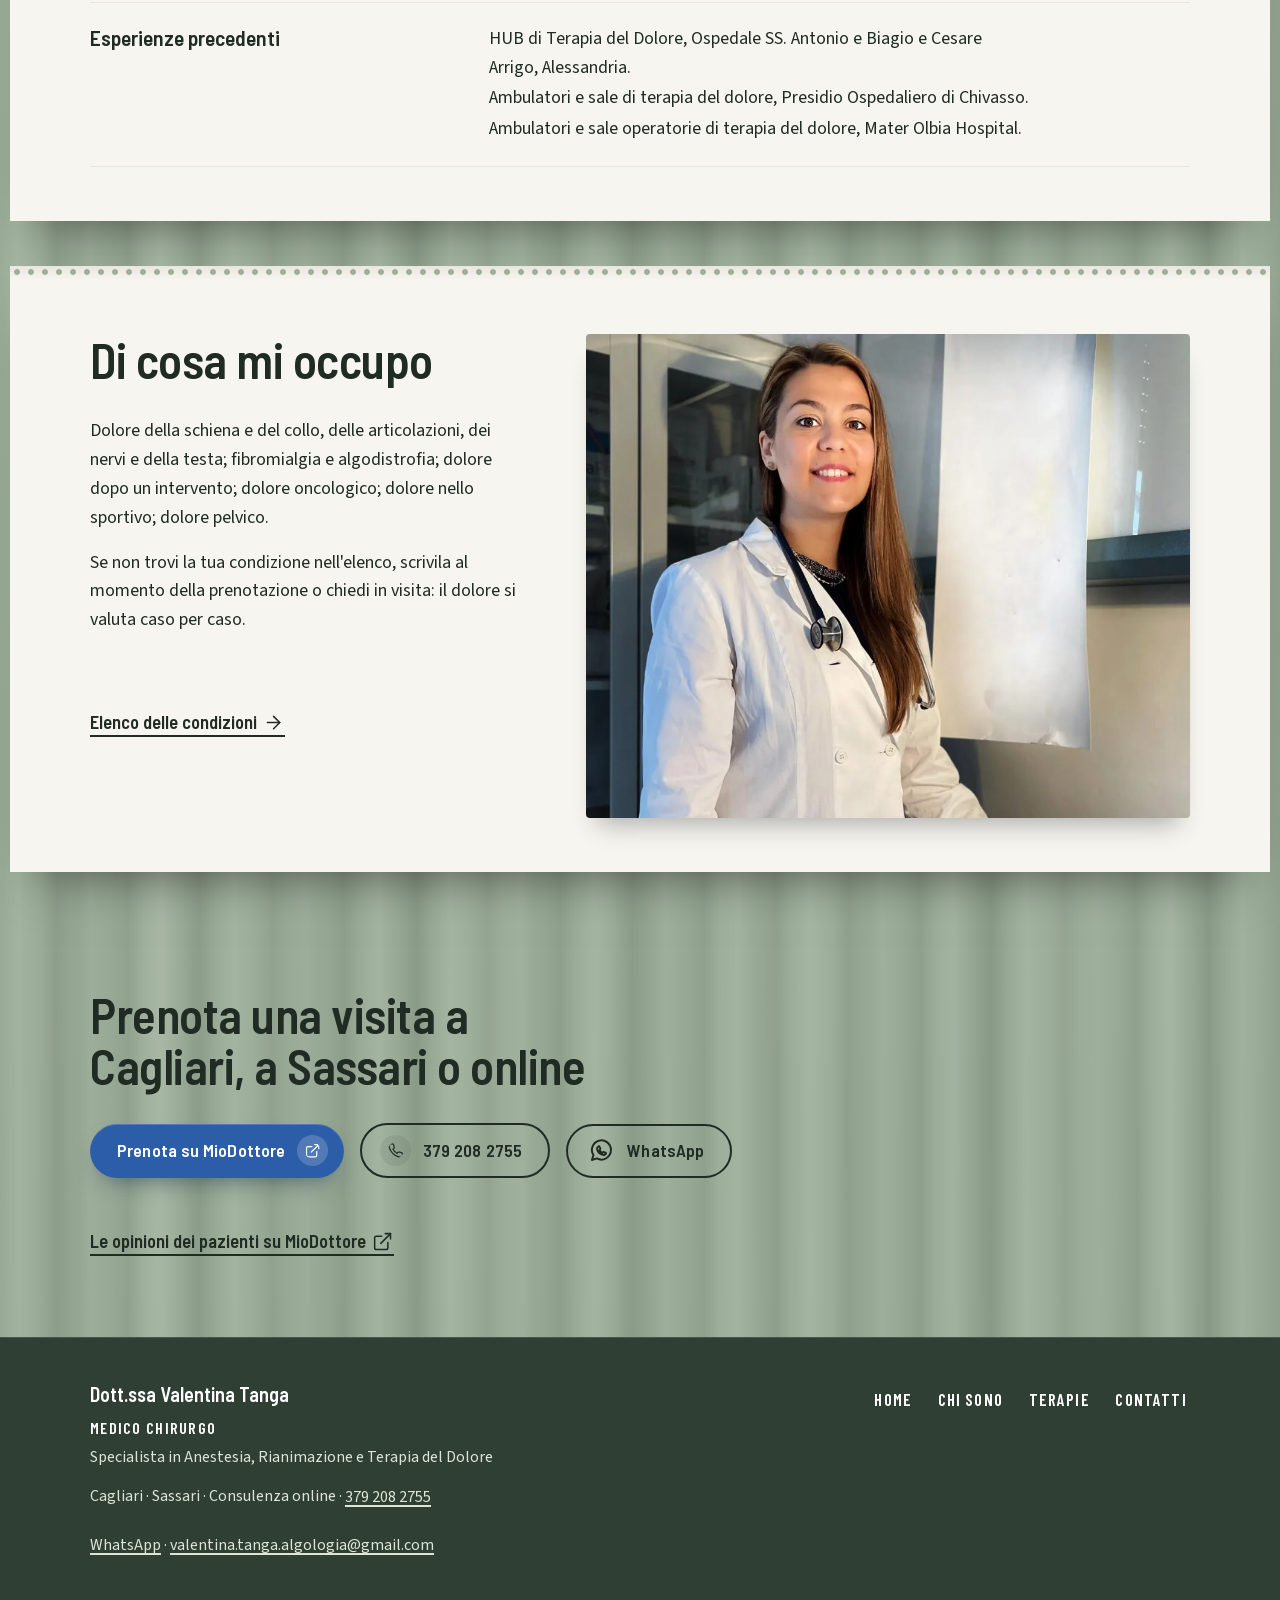
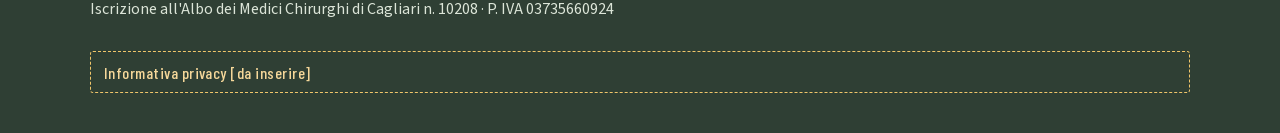
==== commit 07c3d03d: "Audit pass: harden, optimize, clarify, polish Skip link, favicon, social preview, 404, robots and si" ====
--- a/chi-sono.html
+++ b/chi-sono.html
@@ -6,12 +6,26 @@
   <title>Chi sono · Dott.ssa Valentina Tanga</title>
   <meta name="description" content="Dott.ssa Valentina Tanga, specialista in Anestesia, Rianimazione e Terapia del Dolore: formazione, esperienza ospedaliera e aree di competenza.">
   <meta name="theme-color" content="#2f3f34">
+  <link rel="icon" href="favicon.svg" type="image/svg+xml">
+  <link rel="apple-touch-icon" href="apple-touch-icon.png">
+  <link rel="canonical" href="https://aisacode.github.io/website-dottvalentinatanga/chi-sono.html">
+  <meta property="og:type" content="website">
+  <meta property="og:locale" content="it_IT">
+  <meta property="og:site_name" content="Dott.ssa Valentina Tanga">
+  <meta property="og:title" content="Chi sono · Dott.ssa Valentina Tanga">
+  <meta property="og:description" content="Dott.ssa Valentina Tanga, specialista in Anestesia, Rianimazione e Terapia del Dolore: formazione, esperienza ospedaliera e aree di competenza.">
+  <meta property="og:url" content="https://aisacode.github.io/website-dottvalentinatanga/chi-sono.html">
+  <meta property="og:image" content="https://aisacode.github.io/website-dottvalentinatanga/images/og-image.jpg">
+  <meta property="og:image:alt" content="La dottoressa Valentina Tanga in camice bianco con lo stetoscopio, sorride">
+  <meta name="twitter:card" content="summary_large_image">
   <link rel="preload" href="fonts/barlow-semi-condensed-600.woff2" as="font" type="font/woff2" crossorigin>
   <link rel="preload" href="fonts/source-sans-3-400.woff2" as="font" type="font/woff2" crossorigin>
   <link rel="stylesheet" href="fonts/fonts.css?v=1">
-  <link rel="stylesheet" href="styles.css?v=28">
+  <link rel="stylesheet" href="styles.css?v=35">
 </head>
 <body>
+
+<a class="skip" href="#contenuto">Vai al contenuto</a>
 
 <svg width="0" height="0" aria-hidden="true" focusable="false" style="position:absolute">
   <defs>
@@ -43,7 +57,7 @@
   </div>
 </header>
 
-<main>
+<main id="contenuto" tabindex="-1">
   <section class="page-head" aria-labelledby="titolo">
     <div class="bay-inner">
       <h1 id="titolo">Valentina Tanga</h1>
@@ -102,7 +116,7 @@
 
   <section class="bay bay-on-green close-bay" aria-labelledby="prenota">
     <div class="bay-inner">
-      <h2 id="prenota">Prenota una visita a Cagliari, a Sassari o online.</h2>
+      <h2 id="prenota">Prenota una visita a Cagliari, a Sassari o online</h2>
       <div class="actions">
         <a class="btn btn-primary" href="https://www.miodottore.it/profilo/valentina-tanga" target="_blank" rel="noopener">Prenota su MioDottore<span class="visually-hidden"> (si apre in una nuova pagina)</span><svg class="icon" aria-hidden="true"><use href="#i-ext"/></svg></a>
         <a class="btn btn-ghost" href="tel:+393792082755"><svg class="icon" aria-hidden="true"><use href="#i-phone"/></svg>379 208 2755</a><a class="btn btn-ghost" href="https://wa.me/393792082755" target="_blank" rel="noopener"><svg class="icon icon-bare" aria-hidden="true"><use href="#i-whatsapp"/></svg>WhatsApp<span class="visually-hidden"> (si apre in una nuova pagina)</span></a>
--- a/styles.css
+++ b/styles.css
@@ -32,7 +32,9 @@
   --ease-out: cubic-bezier(0.16, 1, 0.3, 1);
 }
 
-*, *::before, *::after { box-sizing: border-box; }
+*,
+*::before,
+*::after { box-sizing: border-box; }
 
 html {
   scroll-behavior: smooth;
@@ -54,25 +56,24 @@
       rgba(255, 255, 255, 0.085) calc(var(--pleat) * 0.25),
       rgba(255, 255, 255, 0) calc(var(--pleat) * 0.5),
       rgba(0, 0, 0, 0) calc(var(--pleat) * 0.5),
-      rgba(0, 0, 0, 0.13) calc(var(--pleat) * 0.78),
+      rgba(0, 0, 0, 0.07) calc(var(--pleat) * 0.78),
       rgba(0, 0, 0, 0) var(--pleat)
     ),
     repeating-linear-gradient(
       90deg,
       rgba(255, 255, 255, 0) 0,
       rgba(255, 255, 255, 0.045) 41px,
-      rgba(0, 0, 0, 0.055) 80px,
+      rgba(0, 0, 0, 0.03) 80px,
       rgba(0, 0, 0, 0) 113px
     ),
     repeating-linear-gradient(
       91.5deg,
       rgba(0, 0, 0, 0) 0,
-      rgba(0, 0, 0, 0.04) 150px,
+      rgba(0, 0, 0, 0.02) 150px,
       rgba(255, 255, 255, 0.03) 230px,
       rgba(0, 0, 0, 0) 301px
     ),
-    linear-gradient(180deg, rgba(0, 0, 0, 0.06), rgba(0, 0, 0, 0) 30%, rgba(0, 0, 0, 0.08));
-  background-attachment: fixed;
+    linear-gradient(180deg, rgba(0, 0, 0, 0.03), rgba(0, 0, 0, 0) 30%, rgba(0, 0, 0, 0.03));
   overflow-x: clip;
 }
 
@@ -83,12 +84,22 @@
   outline-offset: 3px;
   border-radius: 2px;
 }
-.rail :focus-visible, .action-bar :focus-visible, .foot :focus-visible { outline-color: var(--white); }
+.rail :focus-visible,
+.action-bar :focus-visible,
+.foot :focus-visible { outline-color: var(--white); }
 
 a { color: inherit; text-decoration-thickness: 2px; text-underline-offset: 0.18em; }
 img { display: block; max-width: 100%; height: auto; }
-h1, h2, h3, p, ul, ol, dl, figure { margin: 0; }
-ul, ol { padding: 0; }
+h1,
+h2,
+h3,
+p,
+ul,
+ol,
+dl,
+figure { margin: 0; }
+ul,
+ol { padding: 0; }
 .icon { width: 1.15em; height: 1.15em; flex: none; }
 
 .visually-hidden {
@@ -173,7 +184,8 @@
   opacity: 0.45;
   transition: opacity 0.25s var(--ease-out), transform 0.25s var(--ease-out);
 }
-.nav a:hover::before, .nav a[aria-current="page"]::before { opacity: 1; }
+.nav a:hover::before,
+.nav a[aria-current="page"]::before { opacity: 1; }
 .nav a:hover { color: var(--green-200); }
 .nav a[aria-current="page"] { color: var(--green-300); }
 .rail .btn { margin-left: 0.5rem; }
@@ -288,7 +300,6 @@
   position: relative;
   margin: 0;
   align-self: end;
-  filter: drop-shadow(0 24px 30px rgba(0, 0, 0, 0.35));
 }
 .hero-photo img {
   width: 100%;
@@ -329,7 +340,8 @@
 }
 .curtain-left { left: 0; --to: -92%; box-shadow: 14px 0 40px -10px rgba(0, 0, 0, 0.55); }
 .curtain-right { right: 0; --to: 92%; box-shadow: -14px 0 40px -10px rgba(0, 0, 0, 0.55); }
-.curtain-left::after, .curtain-right::after {
+.curtain-left::after,
+.curtain-right::after {
   /* gathered inner edge */
   content: "";
   position: absolute;
@@ -484,29 +496,6 @@
 .condition-group { border-top: 2px solid var(--green-300); padding-top: 1rem; }
 .condition-group ul { list-style: none; margin-top: 0.6rem; }
 .condition-group li { padding: 0.28rem 0; font-size: 1.15rem; color: var(--ink); }
-.conditions-foot { margin-top: 2.5rem; display: flex; flex-wrap: wrap; gap: 1rem 2rem; align-items: center; }
-
-/* Stages */
-.stages {
-  margin-top: 2.5rem;
-  list-style: none;
-  counter-reset: stage;
-  display: grid;
-  grid-template-columns: repeat(3, minmax(0, 1fr));
-  gap: 2.5rem 3rem;
-}
-.stages li { counter-increment: stage; display: flex; flex-direction: column; gap: 0.6rem; }
-.stages li::before {
-  content: counter(stage);
-  font-family: var(--font-sign);
-  font-weight: 600;
-  font-size: 3.4rem;
-  line-height: 0.9;
-  color: var(--green-500);
-  letter-spacing: -0.02em;
-}
-.stages h3 { color: var(--ink); font-size: 1.2rem; letter-spacing: 0.05em; }
-.stages p { color: var(--ink); }
 
 /* Techniques (ozone) */
 .techniques {
@@ -536,7 +525,8 @@
 .actions { margin-top: 2.5rem; display: flex; flex-wrap: wrap; gap: 0.8rem 1rem; align-items: center; }
 
 /* Chi sono */
-.portrait { margin: 0; filter: drop-shadow(0 18px 24px rgba(0, 0, 0, 0.25)); }
+.portrait { margin: 0; }
+.portrait img { box-shadow: 0 18px 24px -12px rgba(0, 0, 0, 0.3); }
 .portrait img { border-radius: 4px; aspect-ratio: 3 / 4; object-fit: cover; }
 .byline {
   font-family: var(--font-sign);
@@ -547,74 +537,8 @@
   color: var(--green-500);
   margin-top: 0.75rem;
 }
-.experience { list-style: none; margin-top: 1.5rem; border-top: 2px solid var(--green-300); }
-.experience li {
-  display: grid;
-  grid-template-columns: minmax(0, 1fr) auto;
-  gap: 0.5rem 1.5rem;
-  padding: 0.8rem 0;
-  border-bottom: 1px solid var(--paper-2);
-  color: var(--ink);
-}
-.experience small {
-  font-family: var(--font-sign);
-  font-weight: 600;
-  font-size: 0.9rem;
-  letter-spacing: 0.08em;
-  text-transform: uppercase;
-  color: var(--ink-2);
-  align-self: center;
-}
-
-/* Plaques (locations) */
-.plaques {
-  margin-top: 2.5rem;
-  display: grid;
-  grid-template-columns: repeat(4, minmax(0, 1fr));
-  gap: 2.5rem 2rem;
-}
-.plaque {
-  display: flex;
-  flex-direction: column;
-}
-/* The door plate: brushed steel, like the rail, with two screws */
-.plaque h3 {
-  position: relative;
-  background: linear-gradient(180deg, #ffffff 0, #ffffff 1px, var(--steel-light) 1px, var(--steel) 90%, var(--steel-dark) 100%);
-  color: var(--ink);
-  font-size: 1.05rem;
-  letter-spacing: 0.08em;
-  line-height: 1.2;
-  min-height: 4.4rem;
-  display: flex;
-  align-items: flex-end;
-  padding: 0.9rem 1.5rem 0.85rem;
-  border-radius: 3px;
-  box-shadow: 0 8px 16px -9px rgba(0, 0, 0, 0.55), inset 0 -1px 0 rgba(255, 255, 255, 0.35);
-  text-shadow: 0 1px 0 rgba(255, 255, 255, 0.45);
-}
-.plaque h3::before, .plaque h3::after {
-  content: "";
-  position: absolute;
-  top: 50%;
-  width: 6px;
-  height: 6px;
-  margin-top: -3px;
-  border-radius: 50%;
-  background: radial-gradient(circle at 35% 35%, #ffffff, var(--steel-dark) 75%);
-  box-shadow: 0 0 0 1px rgba(0, 0, 0, 0.3), 0 1px 1px rgba(0, 0, 0, 0.3);
-}
-.plaque h3::before { left: 0.55rem; }
-.plaque h3::after { right: 0.55rem; }
-.plaque-body { margin-top: 0.9rem; display: flex; flex-direction: column; flex: 1; color: var(--ink); }
-.plaque-body > * { padding: 0.55rem 0; border-bottom: 1px solid var(--paper-2); }
-.plaque-body > p { margin: 0; }
-.plaque address { font-style: normal; line-height: 1.45; }
-.plaque-city { color: var(--ink-2); }
-.plaque .text-link, .plaque .link { font-size: 0.98rem; }
 .link { display: inline-flex; align-items: center; gap: 0.45rem; color: var(--blue); font-weight: 600; text-decoration: none; }
 .link:hover { text-decoration: underline; }
-.plaque-body > :last-child { border-bottom: 0; }
 
 /* Prima visita */
 .checklist { list-style: none; margin-top: 1.5rem; display: flex; flex-direction: column; gap: 0.75rem; }
@@ -669,14 +593,14 @@
 /* ---------- Responsive ---------- */
 
 @media (max-width: 1100px) {
-  .conditions, .stages, .techniques { grid-template-columns: repeat(2, minmax(0, 1fr)); }
-  .plaques { grid-template-columns: repeat(2, minmax(0, 1fr)); }
+  .conditions,
+.techniques{ grid-template-columns: repeat(2, minmax(0, 1fr)); }
 }
 
 @media (max-width: 900px) {
-  .rail-inner { flex-wrap: wrap; row-gap: 0; padding-bottom: 0.25rem; }
-  .rail .btn { display: none; }
-  .nav {
+  .rail-inner{ flex-wrap: wrap; row-gap: 0; padding-bottom: 0.25rem; }
+  .rail .btn{ display: none; }
+  .nav{
     order: 3;
     margin-left: 0;
     width: calc(100% + 2 * var(--gutter));
@@ -685,21 +609,21 @@
     flex-wrap: wrap;
     row-gap: 0;
   }
-  .nav a { min-height: 40px; }
-  .nav a::before { display: none; }
-
-  .hero { min-height: 0; }
-  .hero-inner { grid-template-columns: 1fr; align-items: start; padding-top: 2.5rem; }
-  .hero-copy { order: 1; padding-bottom: 0; }
-  .hero-photo { order: 2; max-width: 440px; }
-  .hero-photo img { aspect-ratio: 4 / 4.2; }
-  .curtain-left { --to: -100%; }
-  .curtain-right { --to: 100%; }
-
-  .two-col { grid-template-columns: 1fr; }
-  .portrait { max-width: 360px; }
-
-  .action-bar {
+  .nav a{ min-height: 40px; }
+  .nav a::before{ display: none; }
+
+  .hero{ min-height: 0; }
+  .hero-inner{ grid-template-columns: 1fr; align-items: start; padding-top: 2.5rem; }
+  .hero-copy{ order: 1; padding-bottom: 0; }
+  .hero-photo{ order: 2; max-width: 440px; }
+  .hero-photo img{ aspect-ratio: 4 / 4.2; }
+  .curtain-left{ --to: -100%; }
+  .curtain-right{ --to: 100%; }
+
+  .two-col{ grid-template-columns: 1fr; }
+  .portrait{ max-width: 360px; }
+
+  .action-bar{
     position: fixed;
     left: 0; right: 0; bottom: 0;
     z-index: 40;
@@ -711,28 +635,30 @@
     border-top: 1px solid rgba(255, 255, 255, 0.16);
     box-shadow: 0 -10px 24px -14px rgba(0, 0, 0, 0.6);
   }
-  .action-bar .btn { justify-content: center; width: 100%; min-height: 50px; padding-inline: 0.6rem; }
-  .action-bar .btn-ghost { color: var(--white); border-color: rgba(255, 255, 255, 0.85); }
-  .action-bar .btn-ghost:hover { color: var(--green-900); background: var(--white); }
-  body { padding-bottom: 86px; }
+  .action-bar .btn{ justify-content: center; width: 100%; min-height: 50px; padding-inline: 0.6rem; }
+  .action-bar .btn-ghost{ color: var(--white); border-color: rgba(255, 255, 255, 0.85); }
+  .action-bar .btn-ghost:hover{ color: var(--green-900); background: var(--white); }
+  body{ padding-bottom: 86px; }
 }
 
 @media (max-width: 600px) {
-  .conditions, .stages, .techniques, .plaques { grid-template-columns: 1fr; }
-  .quote { padding-inline: 1.25rem; }
-  .btn { white-space: normal; text-align: center; }
-  .hero-actions .btn { flex: 1 1 auto; justify-content: center; }
-  .hero-actions .btn-icon { flex: none; }
-  .foot .bay-inner { grid-template-columns: 1fr; }
-  .experience li { grid-template-columns: 1fr; gap: 0.1rem; }
-  .plaques { gap: 2rem; }
+  .conditions,
+.techniques{ grid-template-columns: 1fr; }
+  .quote{ padding-inline: 1.25rem; }
+  .btn{ white-space: normal; text-align: center; }
+  .hero-actions .btn{ flex: 1 1 auto; justify-content: center; }
+  .hero-actions .btn-icon{ flex: none; }
+  .foot .bay-inner{ grid-template-columns: 1fr; }
 }
 
 @media (prefers-reduced-motion: reduce) {
-  html { scroll-behavior: auto; }
-  .curtain { animation: none; transform: translateX(var(--to)); }
-  .hero-inner { animation: none; }
-  .btn, .text-link, .text-link .icon, .nav a::before { transition: none; }
+  html{ scroll-behavior: auto; }
+  .curtain{ animation: none; transform: translateX(var(--to)); }
+  .hero-inner{ animation: none; }
+  .btn,
+.text-link,
+.text-link .icon,
+.nav a::before{ transition: none; }
 }
 
 /* ---------- Inner pages ---------- */
@@ -762,35 +688,6 @@
 .rows dt { font-family: var(--font-head); font-weight: 600; font-size: 1.35rem; line-height: 1.15; color: var(--ink); }
 .rows dd { margin: 0; color: var(--ink); max-width: 66ch; }
 .rows dd p + p { margin-top: 0.6rem; }
-
-/* Facts list inside a location sheet */
-.facts { list-style: none; margin-top: 1.5rem; display: flex; flex-direction: column; }
-.facts li {
-  display: grid;
-  grid-template-columns: 9.5rem minmax(0, 1fr);
-  gap: 0.3rem 1.5rem;
-  padding: 0.7rem 0;
-  border-bottom: 1px solid var(--paper-2);
-  color: var(--ink);
-}
-.facts li:last-child { border-bottom: 0; }
-.facts .k {
-  font-family: var(--font-sign);
-  font-weight: 600;
-  font-size: 0.95rem;
-  letter-spacing: 0.08em;
-  text-transform: uppercase;
-  color: var(--ink-2);
-  padding-top: 0.2rem;
-}
-.location .plate { max-width: 28rem; }
-.location-grid {
-  display: grid;
-  grid-template-columns: minmax(0, 5fr) minmax(0, 7fr);
-  gap: clamp(2rem, 5vw, 5rem);
-  align-items: start;
-}
-.location-grid .actions { margin-top: 1.5rem; }
 .steps { list-style: none; counter-reset: step; margin-top: 2rem; display: grid; grid-template-columns: repeat(3, minmax(0, 1fr)); gap: 2rem 3rem; }
 .steps li { counter-increment: step; display: flex; flex-direction: column; gap: 0.5rem; }
 .steps li::before {
@@ -823,45 +720,22 @@
 .contact-grid .actions { margin-top: 1.25rem; }
 
 @media (max-width: 900px) {
-  .rows > div { grid-template-columns: 1fr; gap: 0.4rem; }
-  .location-grid { grid-template-columns: 1fr; }
-  .steps { grid-template-columns: 1fr; }
+  .rows > div{ grid-template-columns: 1fr; gap: 0.4rem; }
+  .steps{ grid-template-columns: 1fr; }
 }
 @media (max-width: 600px) {
-  .facts li { grid-template-columns: 1fr; gap: 0.15rem; }
-  .contact-grid { grid-template-columns: 1fr; }
+  .contact-grid{ grid-template-columns: 1fr; }
 }
 
 .close-bay h2 + .prose { margin-top: 1.25rem; }
 
-.portrait.crop img { aspect-ratio: 4 / 3; object-position: 50% 22%; }
-
-/* Front-door link rows and the two highlighted teasers on the home page */
-.go-rows { list-style: none; margin-top: 2rem; border-top: 2px solid var(--green-300); }
-.go-rows a {
-  display: grid;
-  grid-template-columns: minmax(0, 4fr) minmax(0, 7fr) auto;
-  gap: 0.4rem 2rem;
-  align-items: center;
-  padding: 1.35rem 0;
-  border-bottom: 1px solid var(--paper-2);
-  color: var(--ink);
-  text-decoration: none;
-}
-.go-rows .t { font-family: var(--font-head); font-weight: 600; font-size: 1.35rem; line-height: 1.15; }
-.go-rows .d { max-width: 52ch; }
-.go-rows .icon { width: 1.4rem; height: 1.4rem; color: var(--blue); transition: transform 0.25s var(--ease-out); }
-.go-rows a:hover .t { text-decoration: underline; text-decoration-thickness: 2px; text-underline-offset: 0.2em; }
-.go-rows a:hover .icon { transform: translateX(4px); }
+.portrait.crop img { aspect-ratio: 5 / 4; object-position: 50% 0%; }
 .duo { display: grid; grid-template-columns: repeat(2, minmax(0, 1fr)); gap: 3rem clamp(2rem, 5vw, 5rem); }
 .duo h2 { font-size: clamp(1.8rem, 1.2rem + 1.8vw, 2.6rem); }
 .duo .prose { margin-top: 1rem; }
 .duo .actions { margin-top: 1.5rem; }
 @media (max-width: 900px) {
-  .go-rows a { grid-template-columns: 1fr auto; }
-  .go-rows .d { grid-column: 1; }
-  .go-rows .icon { grid-row: 1 / span 2; grid-column: 2; }
-  .duo { grid-template-columns: 1fr; }
+  .duo{ grid-template-columns: 1fr; }
 }
 
 .link.email { font-size: 1.2rem; overflow-wrap: anywhere; }
@@ -870,23 +744,25 @@
 .btn-icon .icon { width: 1.6em; height: 1.6em; padding: 0; margin: 0; background: none; }
 .btn-icon:hover .icon { background: none; }
 
-@media (max-width: 900px) { .action-bar .btn-icon { width: 50px; } .action-bar .btn { padding-inline: 0.5rem; gap: 0.5rem; } .action-bar .btn .icon:first-child { margin-left: 0; } }
+@media (max-width: 900px) { .action-bar .btn-icon{ width: 50px; } .action-bar .btn{ padding-inline: 0.5rem; gap: 0.5rem; } .action-bar .btn .icon:first-child{ margin-left: 0; } }
 
 @media (max-width: 900px) {
-  .action-bar { grid-template-columns: minmax(0, 1.35fr) auto minmax(0, 1fr); }
-  .action-bar .btn { white-space: nowrap; font-size: 1rem; }
-  .action-bar .btn .icon { width: 1.2em; height: 1.2em; padding: 0; margin: 0; background: none; }
-  .action-bar .btn-icon .icon { width: 1.5em; height: 1.5em; }
+  .action-bar{ grid-template-columns: minmax(0, 1.35fr) auto minmax(0, 1fr); }
+  .action-bar .btn{ white-space: nowrap; font-size: 1rem; }
+  .action-bar .btn .icon{ width: 1.2em; height: 1.2em; padding: 0; margin: 0; background: none; }
+  .action-bar .btn-icon .icon{ width: 1.5em; height: 1.5em; }
 }
 
 .legal { color: var(--green-200); margin-top: 0.3rem; }
 .evidence { margin: 2.5rem 0 0; }
 .evidence img { width: 100%; aspect-ratio: 16 / 6; object-fit: cover; object-position: 50% 64%; border-radius: 4px; }
-@media (max-width: 600px) { .evidence img { aspect-ratio: 4 / 3; } }
+@media (max-width: 600px) { .evidence img{ aspect-ratio: 4 / 3; } }
 
 /* ---------- Readability and touch (critique round) ---------- */
 
-p, li, dd { text-wrap: pretty; }
+p,
+li,
+dd { text-wrap: pretty; }
 .lay { display: block; font-size: 0.95rem; color: var(--ink-2); line-height: 1.35; margin-top: 0.1rem; }
 .condition-group li { padding: 0.4rem 0; }
 .prose-note { margin-top: 1rem; max-width: 60ch; color: var(--ink-2); }
@@ -912,7 +788,7 @@
 .nav a { font-size: 1.1rem; }
 .nav a[aria-current="page"] { box-shadow: inset 0 -3px 0 var(--green-300); }
 @media (max-width: 900px) {
-  .nav a { min-height: 44px; }
+  .nav a{ min-height: 44px; }
 }
 .phone-big { min-height: 44px; padding: 0.3rem 0; }
 
@@ -924,3 +800,27 @@
 .action-bar .btn-icon .icon.icon-bare { width: 1.7em; height: 1.7em; margin: 0; }
 
 .foot-title { margin-top: 0; color: var(--white); font-family: var(--font-sign); font-weight: 600; font-size: 1rem; letter-spacing: 0.08em; text-transform: uppercase; }
+
+.hero-photo img { box-shadow: 0 24px 30px -14px rgba(0, 0, 0, 0.4); }
+
+/* Skip link and focus target for the main region */
+.skip {
+  position: absolute;
+  left: 1rem;
+  top: -4rem;
+  z-index: 100;
+  padding: 0.8rem 1.3rem;
+  border-radius: 999px;
+  background: var(--white);
+  color: var(--ink);
+  font-family: var(--font-head);
+  font-weight: 600;
+  text-decoration: none;
+  box-shadow: 0 10px 24px -10px rgba(0, 0, 0, 0.5);
+}
+.skip:focus { top: 0.75rem; }
+main:focus { outline: none; }
+
+/* Short pages (404): footer sits at the bottom of the window */
+body { min-height: 100svh; display: flex; flex-direction: column; }
+main { flex: 1 0 auto; }
